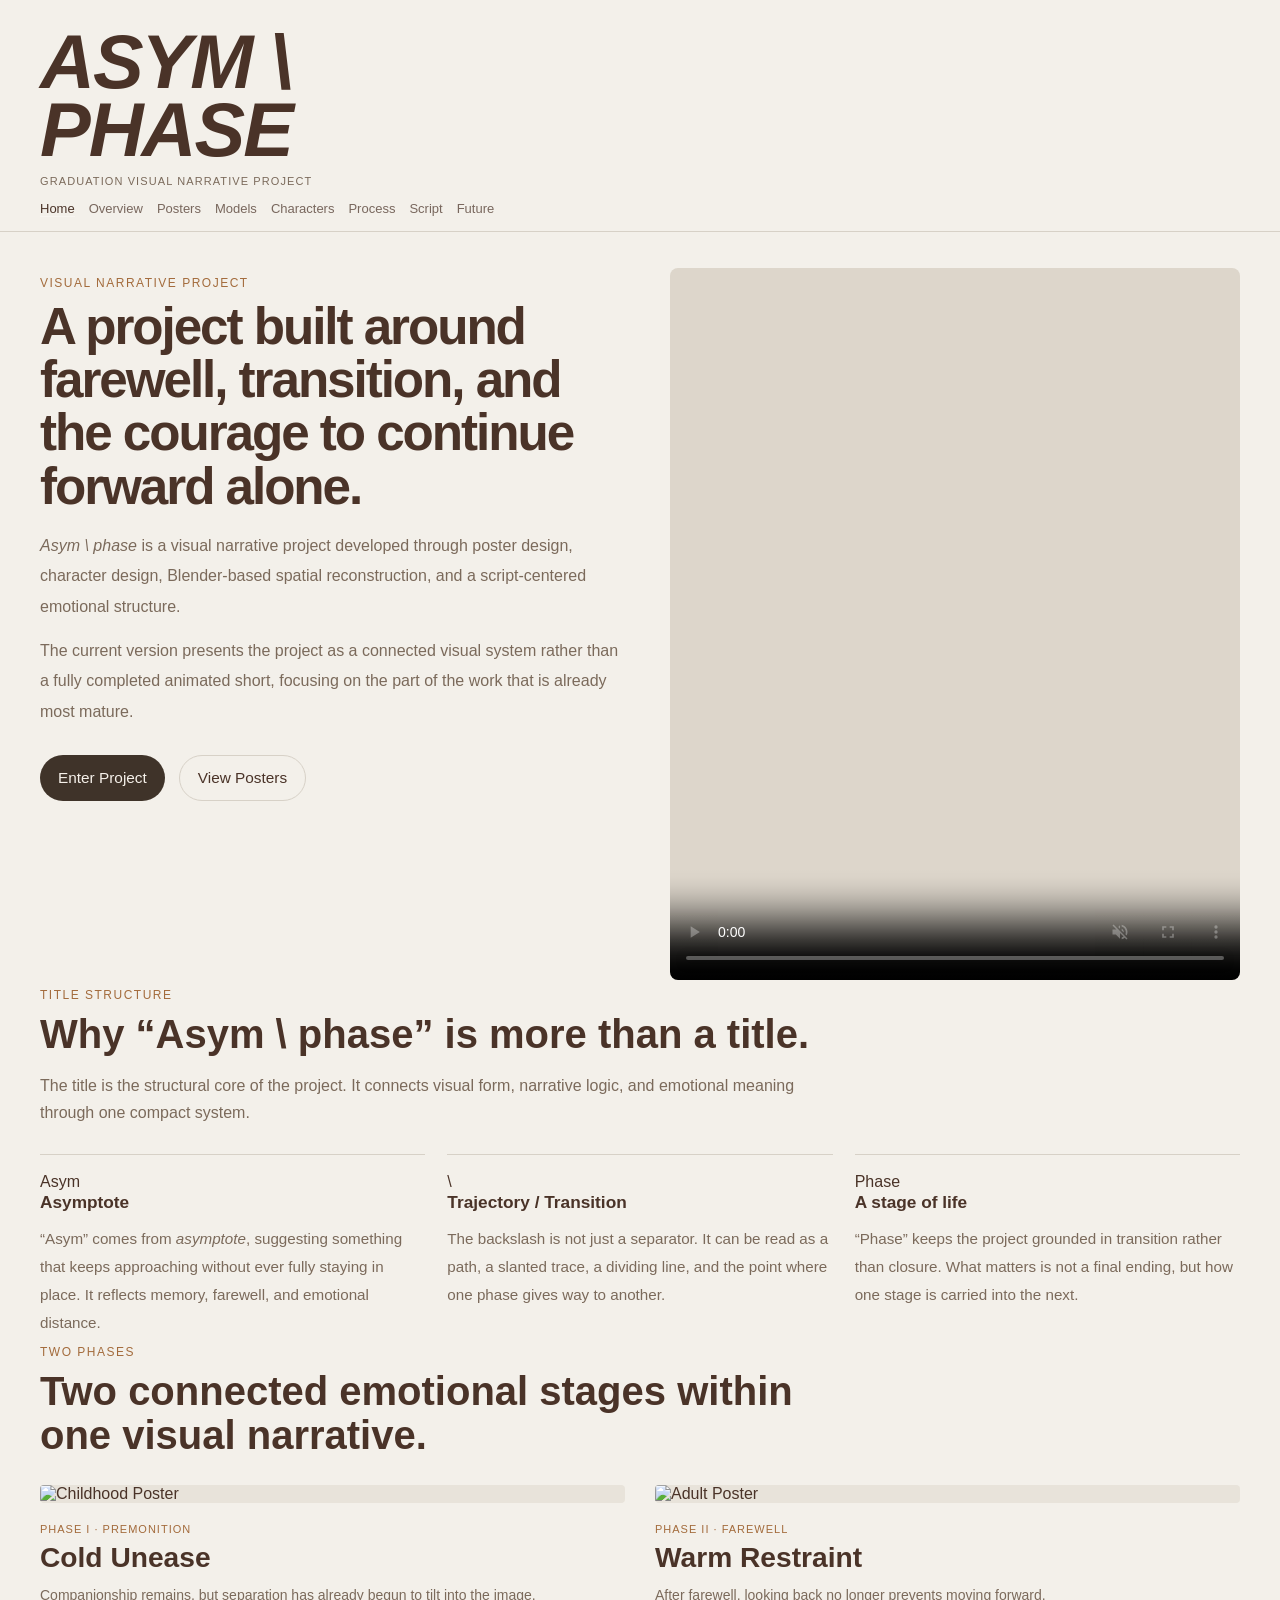
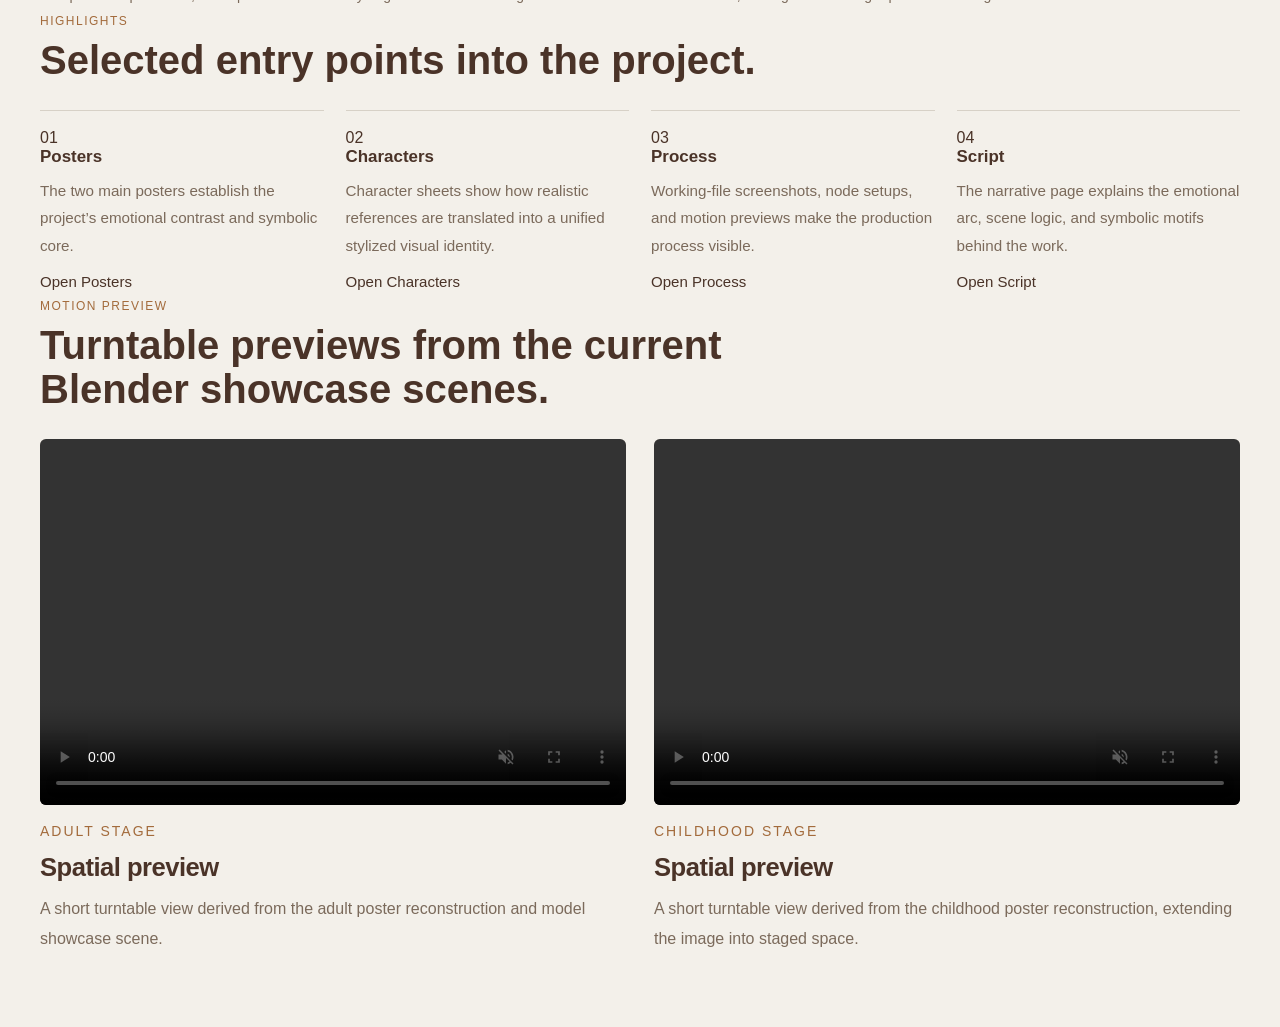
==== index.html @ f6376a77 "Initial site upload" ====
<!DOCTYPE html>
<html lang="en">

<head>
    <meta charset="UTF-8">
    <meta name="viewport" content="width=device-width, initial-scale=1.0">
    <title>Asym \ phase</title>
    <link rel="stylesheet" href="css/style.css">
</head>

<body>
    <header class="site-header">
        <div class="title-wrap">
            <h1>ASYM \ <br>PHASE</h1>
            <p class="project-meta">Graduation Visual Narrative Project</p>
        </div>

        <nav class="site-nav">
            <a href="index.html" class="is-active">Home</a>
            <a href="overview.html">Overview</a>
            <a href="posters.html">Posters</a>
            <a href="models.html">Models</a>
            <a href="characters.html">Characters</a>
            <a href="process.html">Process</a>
            <a href="script.html">Script</a>
            <a href="future.html">Future</a>
        </nav>
    </header>

    <main class="home-main">
        <section class="home-hero editorial-section">
            <div class="home-hero-copy">
                <p class="section-kicker">Visual Narrative Project</p>
                <h2 class="home-hero-title">A project built around farewell, transition, and the courage to continue
                    forward alone.</h2>
                <p class="home-hero-text">
                    <em>Asym \ phase</em> is a visual narrative project developed through poster design,
                    character design, Blender-based spatial reconstruction, and a script-centered emotional structure.
                </p>
                <p class="home-hero-text">
                    The current version presents the project as a connected visual system rather than a fully completed
                    animated short, focusing on the part of the work that is already most mature.
                </p>
                <div class="home-hero-actions">
                    <a class="home-button primary" href="overview.html">Enter Project</a>
                    <a class="home-button secondary" href="posters.html">View Posters</a>
                </div>
            </div>

            <div class="home-hero-media">
                <video autoplay muted loop playsinline controls poster="assets/hero/adult-poster-final.png">
                    <source src="assets/motion/adult-turntable.mp4" type="video/mp4">
                </video>
            </div>
        </section>

        <section class="home-section editorial-section">
            <p class="section-kicker">Title Structure</p>
            <h2 class="section-title">Why “Asym \ phase” is more than a title.</h2>
            <p class="section-text">
                The title is the structural core of the project. It connects visual form, narrative logic,
                and emotional meaning through one compact system.
            </p>

            <div class="home-title-grid">
                <article class="home-title-card">
                    <span class="flow-step">Asym</span>
                    <h3>Asymptote</h3>
                    <p>
                        “Asym” comes from <em>asymptote</em>, suggesting something that keeps approaching
                        without ever fully staying in place. It reflects memory, farewell, and emotional distance.
                    </p>
                </article>

                <article class="home-title-card">
                    <span class="flow-step">\</span>
                    <h3>Trajectory / Transition</h3>
                    <p>
                        The backslash is not just a separator. It can be read as a path, a slanted trace,
                        a dividing line, and the point where one phase gives way to another.
                    </p>
                </article>

                <article class="home-title-card">
                    <span class="flow-step">Phase</span>
                    <h3>A stage of life</h3>
                    <p>
                        “Phase” keeps the project grounded in transition rather than closure.
                        What matters is not a final ending, but how one stage is carried into the next.
                    </p>
                </article>
            </div>
        </section>

        <section class="home-section editorial-section">
            <p class="section-kicker">Two Phases</p>
            <h2 class="section-title">Two connected emotional stages within one visual narrative.</h2>

            <div class="poster-grid upgraded">
                <article class="poster-card">
                    <a class="poster-card-link" href="posters.html">
                        <div class="poster-image-wrap">
                            <img src="assets/hero/childhood-poster-final.png" alt="Childhood Poster">
                        </div>
                        <div class="poster-info">
                            <span class="label">Phase I · Premonition</span>
                            <h3>Cold Unease</h3>
                            <p>Companionship remains, but separation has already begun to tilt into the image.</p>
                        </div>
                    </a>
                </article>

                <article class="poster-card">
                    <a class="poster-card-link" href="posters.html">
                        <div class="poster-image-wrap">
                            <img src="assets/hero/adult-poster-final.png" alt="Adult Poster">
                        </div>
                        <div class="poster-info">
                            <span class="label">Phase II · Farewell</span>
                            <h3>Warm Restraint</h3>
                            <p>After farewell, looking back no longer prevents moving forward.</p>
                        </div>
                    </a>
                </article>
            </div>
        </section>

        <section class="home-section editorial-section">
            <p class="section-kicker">Highlights</p>
            <h2 class="section-title">Selected entry points into the project.</h2>

            <div class="home-highlight-grid">
                <article class="home-highlight-card">
                    <span class="flow-step">01</span>
                    <h3>Posters</h3>
                    <p>The two main posters establish the project’s emotional contrast and symbolic core.</p>
                    <a href="posters.html">Open Posters</a>
                </article>

                <article class="home-highlight-card">
                    <span class="flow-step">02</span>
                    <h3>Characters</h3>
                    <p>Character sheets show how realistic references are translated into a unified stylized visual
                        identity.</p>
                    <a href="characters.html">Open Characters</a>
                </article>

                <article class="home-highlight-card">
                    <span class="flow-step">03</span>
                    <h3>Process</h3>
                    <p>Working-file screenshots, node setups, and motion previews make the production process visible.
                    </p>
                    <a href="process.html">Open Process</a>
                </article>

                <article class="home-highlight-card">
                    <span class="flow-step">04</span>
                    <h3>Script</h3>
                    <p>The narrative page explains the emotional arc, scene logic, and symbolic motifs behind the work.
                    </p>
                    <a href="script.html">Open Script</a>
                </article>
            </div>
        </section>

        <section class="home-section editorial-section">
            <p class="section-kicker">Motion Preview</p>
            <h2 class="section-title">Turntable previews from the current Blender showcase scenes.</h2>

            <div class="motion-preview-grid home-motion-grid">
                <article class="motion-card">
                    <div class="motion-card-media">
                        <video autoplay muted loop playsinline controls>
                            <source src="assets/motion/adult-turntable.mp4" type="video/mp4">
                        </video>
                    </div>
                    <div class="motion-card-text">
                        <p class="poster-phase">Adult Stage</p>
                        <h3>Spatial preview</h3>
                        <p>A short turntable view derived from the adult poster reconstruction and model showcase scene.
                        </p>
                    </div>
                </article>

                <article class="motion-card">
                    <div class="motion-card-media">
                        <video autoplay muted loop playsinline controls>
                            <source src="assets/motion/childhood-turntable.mp4" type="video/mp4">
                        </video>
                    </div>
                    <div class="motion-card-text">
                        <p class="poster-phase">Childhood Stage</p>
                        <h3>Spatial preview</h3>
                        <p>A short turntable view derived from the childhood poster reconstruction, extending the image
                            into staged space.</p>
                    </div>
                </article>
            </div>
        </section>
    </main>

    <script src="js/main.js"></script>
</body>

</html>
---- css/style.css ----
* {
  box-sizing: border-box;
}

body {
  margin: 0;
  background: #f3f0ea;
  color: #4a3328;
  font-family: Arial, Helvetica, sans-serif;
}

img {
  max-width: 100%;
  display: block;
}

/* =========================
   Global Header
========================= */
.site-header {
  padding: 28px 40px 14px;
  border-bottom: 1px solid #d7d1c7;
}

.title-wrap h1 {
  margin: 0;
  font-size: 76px;
  line-height: 0.9;
  letter-spacing: -2px;
  font-weight: 800;
  font-style: italic;
  max-width: 360px;
}

.project-meta {
  margin-top: 10px;
  font-size: 11px;
  color: #7b6a5b;
  text-transform: uppercase;
  letter-spacing: 1.1px;
}

.site-nav {
  margin-top: 14px;
  display: flex;
  gap: 14px;
  flex-wrap: wrap;
}

.site-nav a {
  text-decoration: none;
  color: #4a3328;
  font-size: 13px;
}

/* =========================
   Global Main Layout
========================= */
.home-main {
  padding: 36px 40px 72px;
}

.page-main {
  padding: 36px 40px 110px;
}

/* Unified text column width */
.intro,
.page-intro,
.model-feature-text,
.blender-proof-text,
.poster-feature-text {
  max-width: 980px;
}

/* =========================
   Shared Typography
========================= */
.section-kicker {
  font-size: 12px;
  text-transform: uppercase;
  letter-spacing: 1.5px;
  color: #a36b3c;
  margin: 0 0 10px;
}

.section-title {
  font-size: 40px;
  line-height: 1.1;
  margin: 0 0 16px;
  max-width: 820px;
}

.section-title.small {
  font-size: 28px;
}

.section-text {
  max-width: 760px;
  color: #7b6a5b;
  line-height: 1.7;
  font-size: 16px;
  margin: 0;
}

/* =========================
   Home Page
========================= */
.intro {
  margin-bottom: 40px;
}

.intro-text {
  font-size: 22px;
  line-height: 1.5;
  margin: 0 0 12px;
}

.intro-text.small {
  font-size: 15px;
  color: #7b6a5b;
}

.poster-grid {
  display: grid;
  grid-template-columns: 1fr 1fr;
  gap: 32px;
}

.poster-card {
  display: flex;
  flex-direction: column;
}

.poster-image-wrap {
  width: 100%;
  border-radius: 4px;
  background: #e8e3da;
  overflow: hidden;
}

.poster-image-wrap img {
  width: 100%;
  height: auto;
  display: block;
}

.poster-info {
  padding-top: 16px;
}

.label {
  display: inline-block;
  font-size: 11px;
  text-transform: uppercase;
  letter-spacing: 1px;
  color: #a36b3c;
  margin-bottom: 8px;
}

.poster-info h2 {
  margin: 0 0 8px;
  font-size: 24px;
}

.poster-info p {
  margin: 0;
  color: #7b6a5b;
  line-height: 1.6;
  font-size: 14px;
}

/* =========================
   Posters Page
========================= */
.page-intro {
  margin-bottom: 56px;
}

.poster-feature {
  display: grid;
  grid-template-columns: minmax(0, 1.55fr) minmax(320px, 0.92fr);
  gap: 44px;
  align-items: start;
  margin-bottom: 96px;
}

.poster-feature-image {
  background: #e8e3da;
  border-radius: 4px;
  overflow: hidden;
}

.poster-feature-image img {
  width: 100%;
  height: auto;
  display: block;
}

.poster-feature-text {
  padding-top: 10px;
  max-width: 520px;
}

.poster-phase {
  font-size: 14px;
  text-transform: uppercase;
  letter-spacing: 2px;
  color: #a36b3c;
  margin: 0 0 14px;
}

.poster-feature-text h3 {
  font-size: clamp(38px, 2.4vw, 46px);
  line-height: 1.08;
  margin: 0 0 20px;
  letter-spacing: -0.02em;
}

.poster-feature-text p {
  color: #7b6a5b;
  line-height: 1.9;
  font-size: 20px;
  margin: 0 0 18px;
  max-width: 30em;
}

.process-strip {
  border-top: 1px solid #d7d1c7;
  padding-top: 36px;
}

.process-head {
  margin-bottom: 28px;
}

.process-grid {
  display: grid;
  grid-template-columns: 1fr 1fr;
  gap: 24px;
}

.process-item {
  background: #e8e3da;
  border-radius: 4px;
  overflow: hidden;
}

.process-item img {
  width: 100%;
  display: block;
}

@media (max-width: 1100px) {
  .poster-feature {
    grid-template-columns: 1fr;
    gap: 24px;
    margin-bottom: 72px;
  }

  .poster-feature-text {
    max-width: 760px;
    padding-top: 0;
  }

  .poster-feature-text p {
    max-width: 40em;
  }
}
/* =========================
   Models Page
========================= */
.model-feature {
  margin-bottom: 88px;
}

.model-feature-text {
  margin-bottom: 24px;
}

.model-feature-text h3 {
  margin: 0 0 14px;
  font-size: 34px;
  line-height: 1.1;
}

.model-feature-text p {
  margin: 0;
  color: #7b6a5b;
  line-height: 1.8;
  font-size: 17px;
  max-width: 760px;
}

.model-feature-image {
  max-width: 1120px;
  background: #e8e3da;
  border-radius: 4px;
  overflow: hidden;
}

.model-feature-image img {
  width: 100%;
  display: block;
}

.blender-proof {
  border-top: 1px solid #d7d1c7;
  padding-top: 44px;
  margin-top: 28px;
}

.blender-proof-text {
  margin-bottom: 28px;
}

.blender-proof-image {
  max-width: 1120px;
  background: #e8e3da;
  border-radius: 4px;
  overflow: hidden;
}

.blender-proof-image img {
  width: 100%;
  display: block;
}

/* =========================
   Responsive
========================= */
@media (max-width: 900px) {
  .poster-feature {
    grid-template-columns: 1fr;
    gap: 20px;
  }

  .process-grid {
    grid-template-columns: 1fr;
  }

  .model-feature-image,
  .blender-proof-image {
    max-width: 100%;
  }

  .section-title {
    font-size: 28px;
  }

  .poster-feature-text h3,
  .model-feature-text h3 {
    font-size: 22px;
  }

  .poster-feature-text p,
  .model-feature-text p {
    font-size: 16px;
  }
}

@media (max-width: 768px) {
  .site-header,
  .home-main,
  .page-main {
    padding-left: 20px;
    padding-right: 20px;
  }

  .title-wrap h1 {
    font-size: 56px;
    max-width: 260px;
  }

  .intro-text {
    font-size: 18px;
  }

  .poster-grid {
    grid-template-columns: 1fr;
  }
}
.site-nav a.is-active {
  opacity: 1;
  border-bottom: 1px solid rgba(255, 255, 255, 0.28);
}

.site-nav a {
  opacity: 0.72;
}

.site-nav a:hover {
  opacity: 1;
}
/* =========================
   Process page
   ========================= */

.process-proof-grid {
  display: grid;
  grid-template-columns: repeat(2, minmax(0, 1fr));
  gap: 28px;
  margin-top: 28px;
}

.process-card {
  display: flex;
  flex-direction: column;
  gap: 18px;
}

.process-card-image,
.process-node-image,
.motion-card-media {
  background: #e8e3da;
  border-radius: 6px;
  overflow: hidden;
}

.process-card-image img,
.process-node-image img,
.motion-card-media video {
  display: block;
  width: 100%;
  height: auto;
}

.process-card-title {
  margin: 0 0 10px;
  font-size: 1.08rem;
  font-weight: 600;
  letter-spacing: -0.01em;
}

.process-card-copy {
  margin: 0;
  font-size: 0.96rem;
  line-height: 1.85;
  color: #7b6a5b;
}

.process-node-stack {
  display: flex;
  flex-direction: column;
  gap: 52px;
  margin-top: 28px;
}

.process-node-item {
  display: grid;
  grid-template-columns: minmax(0, 1.28fr) minmax(280px, 0.72fr);
  gap: 30px;
  align-items: start;
}

.process-node-text h3,
.motion-card-text h3 {
  margin: 0 0 12px;
  font-size: clamp(1.5rem, 2vw, 2rem);
  line-height: 1.12;
  letter-spacing: -0.02em;
}

.process-node-text p:not(.poster-phase),
.motion-card-text p:not(.poster-phase) {
  margin: 0;
  font-size: 1rem;
  line-height: 1.9;
  color: #7b6a5b;
}

.motion-preview-grid {
  display: grid;
  grid-template-columns: repeat(2, minmax(0, 1fr));
  gap: 28px;
  margin-top: 28px;
}

.motion-card {
  display: flex;
  flex-direction: column;
  gap: 18px;
}

.motion-card-media video {
  aspect-ratio: 16 / 10;
  object-fit: cover;
  background: #ddd6cb;
}

@media (max-width: 1000px) {
  .process-node-item {
    grid-template-columns: 1fr;
    gap: 22px;
  }
}

@media (max-width: 900px) {
  .process-proof-grid,
  .motion-preview-grid {
    grid-template-columns: 1fr;
  }
}
/* =========================
   Characters page
   ========================= */

.character-feature {
  display: grid;
  grid-template-columns: minmax(0, 1.06fr) minmax(300px, 0.82fr);
  gap: 34px;
  align-items: start;
  margin-top: 28px;
}

.character-feature.reverse {
  grid-template-columns: minmax(300px, 0.82fr) minmax(0, 1.06fr);
}

.character-feature-image {
  background: #e8e3da;
  border-radius: 6px;
  overflow: hidden;
}

.character-feature-image img {
  display: block;
  width: 100%;
  height: auto;
}

.character-feature-text {
  padding-top: 8px;
  max-width: 520px;
}

.character-feature-text h3 {
  margin: 0 0 14px;
  font-size: clamp(1.8rem, 2.5vw, 2.5rem);
  line-height: 1.1;
  letter-spacing: -0.02em;
}

.character-feature-text p:not(.poster-phase) {
  margin: 0 0 14px;
  font-size: 1rem;
  line-height: 1.9;
  color: #7b6a5b;
}

.character-grid {
  display: grid;
  gap: 24px;
  margin-top: 30px;
}

.character-grid.three-col {
  grid-template-columns: repeat(3, minmax(0, 1fr));
}

.character-grid.split-two {
  grid-template-columns: repeat(2, minmax(0, 1fr));
}

.character-grid.single-wide {
  grid-template-columns: 1fr;
}

.character-card {
  margin: 0;
}

.character-card img {
  display: block;
  width: 100%;
  height: auto;
  background: #e8e3da;
  border-radius: 6px;
}

.character-card figcaption {
  margin-top: 10px;
  font-size: 0.9rem;
  line-height: 1.6;
  color: #8a7868;
}

@media (max-width: 1000px) {
  .character-feature,
  .character-feature.reverse {
    grid-template-columns: 1fr;
    gap: 22px;
  }

  .character-feature-text {
    max-width: 760px;
    padding-top: 0;
  }
}

@media (max-width: 900px) {
  .character-grid.three-col,
  .character-grid.split-two {
    grid-template-columns: 1fr;
  }
}
/* =========================
   Home page upgrade
   ========================= */

.home-hero {
  display: grid;
  grid-template-columns: minmax(0, 0.95fr) minmax(320px, 0.92fr);
  gap: 42px;
  align-items: start;
}

.home-hero-copy {
  max-width: 700px;
  padding-top: 8px;
}

.home-hero-title {
  margin: 0 0 18px;
  font-size: clamp(2.2rem, 4vw, 4.2rem);
  line-height: 1.04;
  letter-spacing: -0.04em;
}

.home-hero-text {
  max-width: 42em;
  margin: 0 0 14px;
  font-size: 1rem;
  line-height: 1.9;
  color: #7b6a5b;
}

.home-hero-media {
  background: #e8e3da;
  border-radius: 8px;
  overflow: hidden;
}

.home-hero-media img {
  display: block;
  width: 100%;
  height: auto;
}

.home-hero-actions {
  display: flex;
  flex-wrap: wrap;
  gap: 14px;
  margin-top: 28px;
}

.home-button {
  display: inline-flex;
  align-items: center;
  justify-content: center;
  min-height: 46px;
  padding: 0 18px;
  border-radius: 999px;
  text-decoration: none;
  font-size: 0.96rem;
  transition: transform 0.2s ease, opacity 0.2s ease, border-color 0.2s ease;
}

.home-button:hover {
  transform: translateY(-1px);
}

.home-button.primary {
  background: #3f3329;
  color: #f6f1ea;
}

.home-button.primary:hover {
  opacity: 0.92;
}

.home-button.secondary {
  border: 1px solid #d7d1c7;
  color: inherit;
}

.home-button.secondary:hover {
  border-color: #bcae9f;
}

.home-section {
  margin-top: 8px;
}

.poster-grid.upgraded {
  display: grid;
  grid-template-columns: repeat(2, minmax(0, 1fr));
  gap: 30px;
  margin-top: 28px;
}

.poster-card-link {
  display: block;
  color: inherit;
  text-decoration: none;
}

.poster-card-link:hover .poster-info h3 {
  opacity: 0.78;
}

.poster-info h3 {
  margin: 0 0 10px;
  font-size: clamp(1.5rem, 2.2vw, 2.2rem);
  line-height: 1.08;
  transition: opacity 0.2s ease;
}

.home-highlight-grid {
  display: grid;
  grid-template-columns: repeat(4, minmax(0, 1fr));
  gap: 22px;
  margin-top: 28px;
}

.home-highlight-card {
  padding-top: 18px;
  border-top: 1px solid #d7d1c7;
}

.home-highlight-card h3 {
  margin: 0 0 10px;
  font-size: 1.06rem;
  font-weight: 600;
}

.home-highlight-card p {
  margin: 0 0 14px;
  font-size: 0.95rem;
  line-height: 1.8;
  color: #7b6a5b;
}

.home-highlight-card a {
  font-size: 0.94rem;
  text-decoration: none;
  color: inherit;
  border-bottom: 1px solid transparent;
}

.home-highlight-card a:hover {
  border-color: #d7d1c7;
}

.home-motion-grid {
  margin-top: 28px;
}

@media (max-width: 1100px) {
  .home-highlight-grid {
    grid-template-columns: repeat(2, minmax(0, 1fr));
  }
}

@media (max-width: 900px) {
  .home-hero,
  .poster-grid.upgraded,
  .home-highlight-grid {
    grid-template-columns: 1fr;
  }

  .home-hero {
    gap: 26px;
  }

  .home-hero-copy {
    padding-top: 0;
  }

  .home-hero-title {
    font-size: clamp(2rem, 9vw, 3rem);
  }
}
/* =========================
   Home title structure
   ========================= */

.home-hero-media video {
  display: block;
  width: 100%;
  height: auto;
  aspect-ratio: 4 / 5;
  object-fit: cover;
  background: #ddd6cb;
}

.home-title-grid {
  display: grid;
  grid-template-columns: repeat(3, minmax(0, 1fr));
  gap: 22px;
  margin-top: 28px;
}

.home-title-card {
  padding-top: 18px;
  border-top: 1px solid #d7d1c7;
}

.home-title-card h3 {
  margin: 0 0 10px;
  font-size: 1.08rem;
  font-weight: 600;
  line-height: 1.35;
}

.home-title-card p {
  margin: 0;
  font-size: 0.95rem;
  line-height: 1.85;
  color: #7b6a5b;
}

@media (max-width: 900px) {
  .home-title-grid {
    grid-template-columns: 1fr;
  }
}
/* =========================
   Process visual development
   ========================= */

.dev-frame-grid {
  display: grid;
  grid-template-columns: repeat(2, minmax(0, 1fr));
  gap: 24px;
  margin-top: 28px;
}

.dev-frame-card {
  margin: 0;
}

.dev-frame-card img {
  display: block;
  width: 100%;
  height: auto;
  background: #e8e3da;
  border-radius: 6px;
}

.dev-frame-card figcaption {
  margin-top: 10px;
  font-size: 0.9rem;
  line-height: 1.6;
  color: #8a7868;
}

@media (max-width: 900px) {
  .dev-frame-grid {
    grid-template-columns: 1fr;
  }
}
/* =========================
   Overview snapshot
   ========================= */

.overview-snapshot-grid {
  display: grid;
  grid-template-columns: repeat(2, minmax(0, 1fr));
  gap: 22px;
  margin-top: 28px;
}

.overview-snapshot-card {
  padding-top: 18px;
  border-top: 1px solid #d7d1c7;
}

.overview-snapshot-card h3 {
  margin: 0 0 10px;
  font-size: 1.06rem;
  font-weight: 600;
}

.overview-snapshot-card p {
  margin: 0;
  font-size: 0.95rem;
  line-height: 1.8;
  color: #7b6a5b;
}

@media (max-width: 900px) {
  .overview-snapshot-grid {
    grid-template-columns: 1fr;
  }
}
/* =========================
   Script page refinement
   ========================= */

.scene-index-grid {
  display: grid;
  grid-template-columns: repeat(3, minmax(0, 1fr));
  gap: 22px;
  margin-top: 28px;
}

.scene-index-card {
  padding-top: 18px;
  border-top: 1px solid #d7d1c7;
}

.scene-index-card h3 {
  margin: 0 0 10px;
  font-size: 1.02rem;
  font-weight: 600;
}

.scene-index-card p {
  margin: 0;
  font-size: 0.94rem;
  line-height: 1.8;
  color: #7b6a5b;
}

.script-keyline {
  margin: 24px 0 0;
  padding-left: 18px;
  border-left: 1px solid #d7d1c7;
  font-size: 1.08rem;
  line-height: 1.9;
  color: #4a3d32;
}

@media (max-width: 1000px) {
  .scene-index-grid {
    grid-template-columns: repeat(2, minmax(0, 1fr));
  }
}

@media (max-width: 700px) {
  .scene-index-grid {
    grid-template-columns: 1fr;
  }
}
.scene-detail-page .page-hero {
  padding: 120px 0 56px;
}

.scene-detail-section {
  padding: 0 0 96px;
}

.scene-detail-container {
  max-width: 980px;
}

.scene-detail-top {
  margin-bottom: 28px;
}

.back-link {
  display: inline-block;
  font-size: 0.95rem;
  text-decoration: none;
  opacity: 0.8;
  transition: opacity 0.2s ease;
}

.back-link:hover {
  opacity: 1;
}

.scene-meta-grid {
  display: grid;
  grid-template-columns: repeat(4, minmax(0, 1fr));
  gap: 16px;
  margin-bottom: 36px;
}

.scene-meta-card {
  padding: 18px 18px 16px;
  border: 1px solid rgba(255, 255, 255, 0.08);
  border-radius: 16px;
  background: rgba(255, 255, 255, 0.03);
  backdrop-filter: blur(6px);
}

.scene-meta-card .meta-label {
  display: block;
  margin-bottom: 8px;
  font-size: 0.78rem;
  letter-spacing: 0.08em;
  text-transform: uppercase;
  opacity: 0.6;
}

.scene-meta-card strong {
  font-size: 1rem;
  font-weight: 600;
  line-height: 1.4;
}

.scene-script-article {
  display: flex;
  flex-direction: column;
  gap: 22px;
}

.scene-block {
  padding: 26px 28px;
  border-radius: 20px;
  background: rgba(255, 255, 255, 0.035);
  border: 1px solid rgba(255, 255, 255, 0.08);
}

.scene-label {
  margin: 0 0 14px;
  font-size: 0.82rem;
  font-weight: 700;
  letter-spacing: 0.08em;
  text-transform: uppercase;
  opacity: 0.6;
}

.scene-block p:last-child,
.scene-block ul:last-child,
.scene-block blockquote:last-child {
  margin-bottom: 0;
}

.voiceover-block {
  background: rgba(255, 255, 255, 0.05);
}

.voiceover-en {
  margin: 0 0 14px;
  padding-left: 18px;
  border-left: 2px solid rgba(255, 255, 255, 0.22);
  font-size: 1.12rem;
  line-height: 1.8;
}

.subtitle-cn {
  margin: 0;
  font-size: 0.98rem;
  line-height: 1.9;
  opacity: 0.9;
}

.scene-list {
  margin: 0;
  padding-left: 20px;
}

.scene-list li {
  margin-bottom: 10px;
  line-height: 1.8;
}

.scene-list li:last-child {
  margin-bottom: 0;
}

.letter-quote {
  margin: 18px 0 18px;
  padding: 18px 20px;
  border-radius: 16px;
  background: rgba(255, 255, 255, 0.04);
  border: 1px solid rgba(255, 255, 255, 0.08);
}

.letter-quote p {
  margin: 0;
  font-size: 1.05rem;
  line-height: 1.85;
}

.scene-detail-bottom {
  margin-top: 28px;
}

.text-link {
  display: inline-block;
  text-decoration: none;
}

@media (max-width: 900px) {
  .scene-meta-grid {
    grid-template-columns: repeat(2, minmax(0, 1fr));
  }

  .scene-block {
    padding: 22px 20px;
    border-radius: 18px;
  }
}

@media (max-width: 640px) {
  .scene-detail-page .page-hero {
    padding: 104px 0 40px;
  }

  .scene-detail-section {
    padding-bottom: 72px;
  }

  .scene-meta-grid {
    grid-template-columns: 1fr;
    gap: 12px;
  }

  .voiceover-en {
    font-size: 1rem;
    line-height: 1.75;
  }

  .subtitle-cn,
  .scene-list li,
  .letter-quote p {
    font-size: 0.95rem;
  }
}
/* scene detail page - PC readability refinement */
.scene-detail-page .page-hero {
  min-height: auto !important;
  padding: 96px 0 24px !important;
}

.scene-detail-page .page-hero .container {
  display: block;
}

.scene-detail-page .page-subtitle {
  max-width: 760px;
  margin-bottom: 14px;
  font-size: 1.4rem;
  line-height: 1.35;
}

.scene-detail-page .page-intro {
  max-width: 780px;
  font-size: 1.02rem;
  line-height: 1.85;
}

.scene-detail-section {
  padding-top: 0;
}

.scene-detail-top {
  margin-bottom: 20px;
}

.scene-meta-grid {
  margin-bottom: 28px;
}

.scene-script-article {
  gap: 18px;
}

.scene-block {
  padding: 30px 34px;
}

.scene-block p,
.scene-list li {
  font-size: 1.06rem;
  line-height: 1.9;
}

.scene-label {
  margin-bottom: 12px;
  font-size: 0.8rem;
}

.voiceover-en {
  font-size: 1.18rem;
  line-height: 1.85;
}

.subtitle-cn {
  font-size: 1rem;
  line-height: 1.9;
}

.letter-quote p {
  font-size: 1.08rem;
  line-height: 1.9;
}

@media (max-width: 640px) {
  .scene-detail-page .page-hero {
    padding: 104px 0 40px !important;
  }

  .scene-block {
    padding: 22px 20px;
  }

  .scene-block p,
  .scene-list li,
  .subtitle-cn,
  .letter-quote p {
    font-size: 0.95rem;
  }

  .voiceover-en {
    font-size: 1rem;
  }
}
/* scene detail page - lock into a proper reading column */
.scene-detail-page .page-hero > .container,
.scene-detail-page .scene-detail-container {
  width: min(100% - 72px, 900px);
  margin-left: auto;
  margin-right: auto;
}

.scene-detail-page .page-hero > .container {
  max-width: 820px;
}

.scene-detail-page .scene-detail-container {
  max-width: 860px;
}

@media (max-width: 640px) {
  .scene-detail-page .page-hero > .container,
  .scene-detail-page .scene-detail-container {
    width: min(100% - 28px, 900px);
  }
}
/* scene detail page - hero hierarchy refinement */
.scene-detail-page .page-kicker {
  margin: 0 0 14px;
  font-size: 0.78rem;
  font-weight: 700;
  letter-spacing: 0.14em;
  text-transform: uppercase;
  opacity: 0.55;
}

.scene-detail-page .page-hero h1 {
  margin: 0 0 14px;
  font-size: clamp(2.6rem, 5vw, 4.2rem);
  line-height: 1.02;
  letter-spacing: -0.03em;
}

.scene-detail-page .page-subtitle {
  margin: 0 0 18px;
  font-size: clamp(1.2rem, 2vw, 1.7rem);
  font-weight: 500;
  line-height: 1.35;
  opacity: 0.9;
}

.scene-detail-page .page-intro {
  margin: 0;
  padding-top: 18px;
  border-top: 1px solid rgba(0, 0, 0, 0.08);
  font-size: 0.98rem;
  line-height: 1.9;
  opacity: 0.82;
}

@media (max-width: 640px) {
  .scene-detail-page .page-kicker {
    margin-bottom: 10px;
    font-size: 0.72rem;
    letter-spacing: 0.12em;
  }

  .scene-detail-page .page-hero h1 {
    margin-bottom: 10px;
    line-height: 1.04;
  }

  .scene-detail-page .page-subtitle {
    margin-bottom: 14px;
    line-height: 1.4;
  }

  .scene-detail-page .page-intro {
    padding-top: 14px;
    font-size: 0.94rem;
    line-height: 1.8;
  }
}
/* scene detail page - archive meta bar refinement */
.scene-meta-grid {
  gap: 0;
  margin-bottom: 32px;
  border-top: 1px solid rgba(0, 0, 0, 0.08);
  border-bottom: 1px solid rgba(0, 0, 0, 0.08);
}

.scene-meta-card {
  padding: 18px 20px 16px;
  border: none;
  border-radius: 0;
  background: transparent;
  backdrop-filter: none;
  position: relative;
}

.scene-meta-card:not(:last-child)::after {
  content: "";
  position: absolute;
  top: 14px;
  right: 0;
  width: 1px;
  height: calc(100% - 28px);
  background: rgba(0, 0, 0, 0.08);
}

.scene-meta-card .meta-label {
  margin-bottom: 10px;
  font-size: 0.72rem;
  font-weight: 700;
  letter-spacing: 0.12em;
  text-transform: uppercase;
  opacity: 0.5;
}

.scene-meta-card strong {
  display: block;
  font-size: 1.02rem;
  font-weight: 600;
  line-height: 1.45;
}

@media (max-width: 900px) {
  .scene-meta-grid {
    gap: 12px;
    border-top: none;
    border-bottom: none;
  }

  .scene-meta-card {
    padding: 18px 18px 16px;
    border: 1px solid rgba(0, 0, 0, 0.08);
    border-radius: 14px;
    background: rgba(0, 0, 0, 0.02);
  }

  .scene-meta-card:not(:last-child)::after {
    display: none;
  }
}

@media (max-width: 640px) {
  .scene-meta-grid {
    gap: 10px;
    margin-bottom: 24px;
  }

  .scene-meta-card strong {
    font-size: 0.98rem;
  }
}
/* scene detail page - script body hierarchy refinement */
.scene-script-article {
  gap: 14px;
}

.scene-block {
  padding: 28px 32px;
  border-radius: 0;
  border: none;
  border-top: 1px solid rgba(0, 0, 0, 0.08);
  background: transparent;
  box-shadow: none;
}

.scene-label {
  margin: 0 0 16px;
  font-size: 0.76rem;
  font-weight: 700;
  letter-spacing: 0.14em;
  text-transform: uppercase;
  opacity: 0.5;
}

.scene-block p {
  margin: 0 0 16px;
}

.scene-block p:last-child {
  margin-bottom: 0;
}

.scene-list {
  margin: 0;
  padding-left: 20px;
}

.scene-list li {
  margin-bottom: 12px;
}

.voiceover-block {
  padding-left: 32px;
  border-top: 1px solid rgba(0, 0, 0, 0.08);
  background: rgba(0, 0, 0, 0.015);
}

.voiceover-en {
  margin: 0 0 16px;
  padding-left: 16px;
  border-left: 2px solid rgba(0, 0, 0, 0.14);
  font-style: normal;
}

.subtitle-cn {
  padding-left: 16px;
  opacity: 0.78;
}

.letter-quote {
  margin: 18px 0;
  padding: 18px 20px;
  border-radius: 0;
  border: 1px solid rgba(0, 0, 0, 0.08);
  background: rgba(0, 0, 0, 0.02);
}

.scene-detail-bottom {
  margin-top: 22px;
  padding-top: 18px;
  border-top: 1px solid rgba(0, 0, 0, 0.08);
}

@media (max-width: 640px) {
  .scene-block,
  .voiceover-block {
    padding: 22px 0;
  }

  .voiceover-en,
  .subtitle-cn {
    padding-left: 12px;
  }

  .letter-quote {
    padding: 16px 16px;
  }
}
/* scene detail page - reserved media slot for storyboard / images */
.scene-media-panel {
  margin: 0 0 18px;
  padding: 24px 32px 28px;
  border-top: 1px solid rgba(0, 0, 0, 0.08);
  border-bottom: 1px solid rgba(0, 0, 0, 0.08);
}

.scene-media-head {
  margin-bottom: 18px;
}

.scene-media-title {
  margin: 0 0 8px;
  font-size: 0.76rem;
  font-weight: 700;
  letter-spacing: 0.14em;
  text-transform: uppercase;
  opacity: 0.5;
}

.scene-media-desc {
  margin: 0;
  max-width: 760px;
  font-size: 0.96rem;
  line-height: 1.85;
  opacity: 0.76;
}

.scene-media-slot {
  margin-top: 16px;
}

.scene-media-placeholder {
  min-height: 280px;
  display: grid;
  place-items: center;
  padding: 32px 24px;
  border: 1px dashed rgba(0, 0, 0, 0.14);
  background: rgba(0, 0, 0, 0.02);
}

.scene-media-placeholder-inner {
  text-align: center;
}

.scene-media-placeholder-label {
  display: inline-block;
  margin-bottom: 10px;
  font-size: 0.8rem;
  font-weight: 700;
  letter-spacing: 0.12em;
  text-transform: uppercase;
  opacity: 0.55;
}

.scene-media-placeholder p {
  margin: 0;
  font-size: 0.96rem;
  line-height: 1.8;
  opacity: 0.7;
}

.scene-media-figure {
  margin: 0;
}

.scene-media-figure img {
  display: block;
  width: 100%;
  height: auto;
  border: 1px solid rgba(0, 0, 0, 0.08);
}

.scene-media-figure figcaption {
  margin-top: 10px;
  font-size: 0.92rem;
  line-height: 1.75;
  opacity: 0.7;
}

@media (max-width: 640px) {
  .scene-media-panel {
    padding: 22px 0 24px;
  }

  .scene-media-desc,
  .scene-media-placeholder p,
  .scene-media-figure figcaption {
    font-size: 0.93rem;
  }

  .scene-media-placeholder {
    min-height: 220px;
    padding: 24px 16px;
  }
}
/* script.html - overview preface block refinement */
.editorial-section > .scene-media-panel {
  margin: 28px 0 36px;
  padding: 28px 0 30px;
  border-top: 1px solid rgba(0, 0, 0, 0.08);
  border-bottom: 1px solid rgba(0, 0, 0, 0.08);
}

.editorial-section > .scene-media-panel .scene-media-head {
  margin-bottom: 18px;
  max-width: 760px;
}

.editorial-section > .scene-media-panel .scene-media-title {
  margin: 0 0 8px;
  font-size: 0.74rem;
  font-weight: 700;
  letter-spacing: 0.14em;
  text-transform: uppercase;
  opacity: 0.5;
}

.editorial-section > .scene-media-panel .scene-media-desc {
  margin: 0;
  font-size: 0.98rem;
  line-height: 1.85;
  opacity: 0.78;
}

.editorial-section > .scene-media-panel .scene-script-article {
  display: grid;
  grid-template-columns: repeat(3, minmax(0, 1fr));
  gap: 16px;
}

.editorial-section > .scene-media-panel .scene-block {
  padding: 20px 22px;
  border: 1px solid rgba(0, 0, 0, 0.08);
  border-top: 1px solid rgba(0, 0, 0, 0.08);
  background: rgba(0, 0, 0, 0.02);
}

.editorial-section > .scene-media-panel .scene-label {
  margin-bottom: 10px;
  font-size: 0.72rem;
  letter-spacing: 0.12em;
  opacity: 0.5;
}

.editorial-section > .scene-media-panel .scene-block p {
  margin: 0;
  font-size: 0.96rem;
  line-height: 1.8;
}

@media (max-width: 900px) {
  .editorial-section > .scene-media-panel .scene-script-article {
    grid-template-columns: 1fr;
    gap: 12px;
  }

  .editorial-section > .scene-media-panel .scene-block {
    padding: 18px 18px;
  }
}

@media (max-width: 640px) {
  .editorial-section > .scene-media-panel {
    margin: 22px 0 28px;
    padding: 22px 0 24px;
  }

  .editorial-section > .scene-media-panel .scene-media-desc,
  .editorial-section > .scene-media-panel .scene-block p {
    font-size: 0.93rem;
  }
}
/* script.html - scene index refinement */
.scene-index-grid {
  margin-top: 0;
  display: grid;
  grid-template-columns: repeat(2, minmax(0, 1fr));
  gap: 18px;
}

.scene-index-card {
  padding: 24px 24px 22px;
  border: 1px solid rgba(0, 0, 0, 0.08);
  background: rgba(0, 0, 0, 0.02);
  transition: transform 0.2s ease, background 0.2s ease, border-color 0.2s ease;
}

.scene-index-card:hover {
  transform: translateY(-2px);
  background: rgba(0, 0, 0, 0.03);
  border-color: rgba(0, 0, 0, 0.12);
}

.scene-index-card .flow-step {
  display: inline-block;
  margin-bottom: 12px;
  font-size: 0.74rem;
  font-weight: 700;
  letter-spacing: 0.14em;
  text-transform: uppercase;
  opacity: 0.48;
}

.scene-index-card h3 {
  margin: 0 0 10px;
  font-size: 1.28rem;
  line-height: 1.2;
}

.scene-index-card p {
  margin: 0 0 18px;
  max-width: 34ch;
  font-size: 0.98rem;
  line-height: 1.8;
  opacity: 0.8;
}

.scene-index-card .text-link {
  display: inline-block;
  font-size: 0.95rem;
}

@media (max-width: 900px) {
  .scene-index-grid {
    grid-template-columns: 1fr;
    gap: 14px;
  }

  .scene-index-card {
    padding: 20px 20px 18px;
  }
}

@media (max-width: 640px) {
  .scene-index-card h3 {
    font-size: 1.14rem;
  }

  .scene-index-card p,
  .scene-index-card .text-link {
    font-size: 0.93rem;
  }
}
/* script.html - scene index refinement */
.scene-index-grid {
  margin-top: 0;
  display: grid;
  grid-template-columns: repeat(2, minmax(0, 1fr));
  gap: 18px;
}

.scene-index-card {
  padding: 24px 24px 22px;
  border: 1px solid rgba(0, 0, 0, 0.08);
  background: rgba(0, 0, 0, 0.02);
  transition: transform 0.2s ease, background 0.2s ease, border-color 0.2s ease;
}

.scene-index-card:hover {
  transform: translateY(-2px);
  background: rgba(0, 0, 0, 0.03);
  border-color: rgba(0, 0, 0, 0.12);
}

.scene-index-card .flow-step {
  display: inline-block;
  margin-bottom: 12px;
  font-size: 0.74rem;
  font-weight: 700;
  letter-spacing: 0.14em;
  text-transform: uppercase;
  opacity: 0.48;
}

.scene-index-card h3 {
  margin: 0 0 10px;
  font-size: 1.28rem;
  line-height: 1.2;
}

.scene-index-card p {
  margin: 0 0 18px;
  max-width: 34ch;
  font-size: 0.98rem;
  line-height: 1.8;
  opacity: 0.8;
}

.scene-index-card .text-link {
  display: inline-block;
  font-size: 0.95rem;
}

@media (max-width: 900px) {
  .scene-index-grid {
    grid-template-columns: 1fr;
    gap: 14px;
  }

  .scene-index-card {
    padding: 20px 20px 18px;
  }
}

@media (max-width: 640px) {
  .scene-index-card h3 {
    font-size: 1.14rem;
  }

  .scene-index-card p,
  .scene-index-card .text-link {
    font-size: 0.93rem;
  }
}
/* script.html - top heading refinement */
.script-index-section {
  padding-top: 10px;
}

.script-index-section .section-kicker {
  margin: 0 0 10px;
  font-size: 0.76rem;
  font-weight: 700;
  letter-spacing: 0.14em;
  text-transform: uppercase;
  opacity: 0.5;
}

.script-index-section .section-title {
  margin: 0 0 18px;
  max-width: 12ch;
  font-size: clamp(2rem, 4vw, 3.2rem);
  line-height: 1.05;
  letter-spacing: -0.03em;
}

.script-index-section .scene-media-panel {
  margin-top: 0;
}

.script-index-section .scene-index-grid {
  margin-top: 0;
}

@media (max-width: 640px) {
  .script-index-section .section-kicker {
    margin-bottom: 8px;
    font-size: 0.72rem;
  }

  .script-index-section .section-title {
    margin-bottom: 14px;
    max-width: none;
    line-height: 1.08;
  }
}
/* script.html - long scene title balance */
.scene-index-card h3 {
  max-width: 18ch;
  text-wrap: balance;
  line-height: 1.18;
  letter-spacing: -0.02em;
}

.scene-index-card .flow-step {
  margin-bottom: 10px;
}

.scene-index-card p {
  max-width: 36ch;
}

@media (max-width: 900px) {
  .scene-index-card h3 {
    max-width: 24ch;
  }
}

@media (max-width: 640px) {
  .scene-index-card h3 {
    max-width: none;
    line-height: 1.22;
  }
}
/* script.html - opening note */
.script-index-section .script-opening-note {
  margin: 0 0 24px;
  max-width: 38ch;
  font-size: 1.02rem;
  line-height: 1.9;
  opacity: 0.78;
}

.script-index-section .script-opening-note em {
  font-style: italic;
}

@media (max-width: 640px) {
  .script-index-section .script-opening-note {
    margin-bottom: 20px;
    max-width: none;
    font-size: 0.95rem;
    line-height: 1.8;
  }
}
/* script.html - stronger reading order for scene cards */
.scene-index-grid {
  align-items: stretch;
}

.scene-index-card {
  display: flex;
  flex-direction: column;
  min-height: 250px;
}

.scene-index-card .flow-step {
  font-size: 0.82rem;
  letter-spacing: 0.16em;
}

.scene-index-card h3 {
  margin-bottom: 12px;
}

.scene-index-card p {
  flex: 1;
  margin-bottom: 20px;
}

.scene-index-card .text-link {
  display: inline-flex;
  align-items: center;
  margin-top: auto;
  padding-top: 14px;
  border-top: 1px solid rgba(0, 0, 0, 0.08);
}

@media (max-width: 900px) {
  .scene-index-card {
    min-height: 220px;
  }
}

@media (max-width: 640px) {
  .scene-index-card {
    min-height: auto;
  }

  .scene-index-card .text-link {
    padding-top: 12px;
  }
}
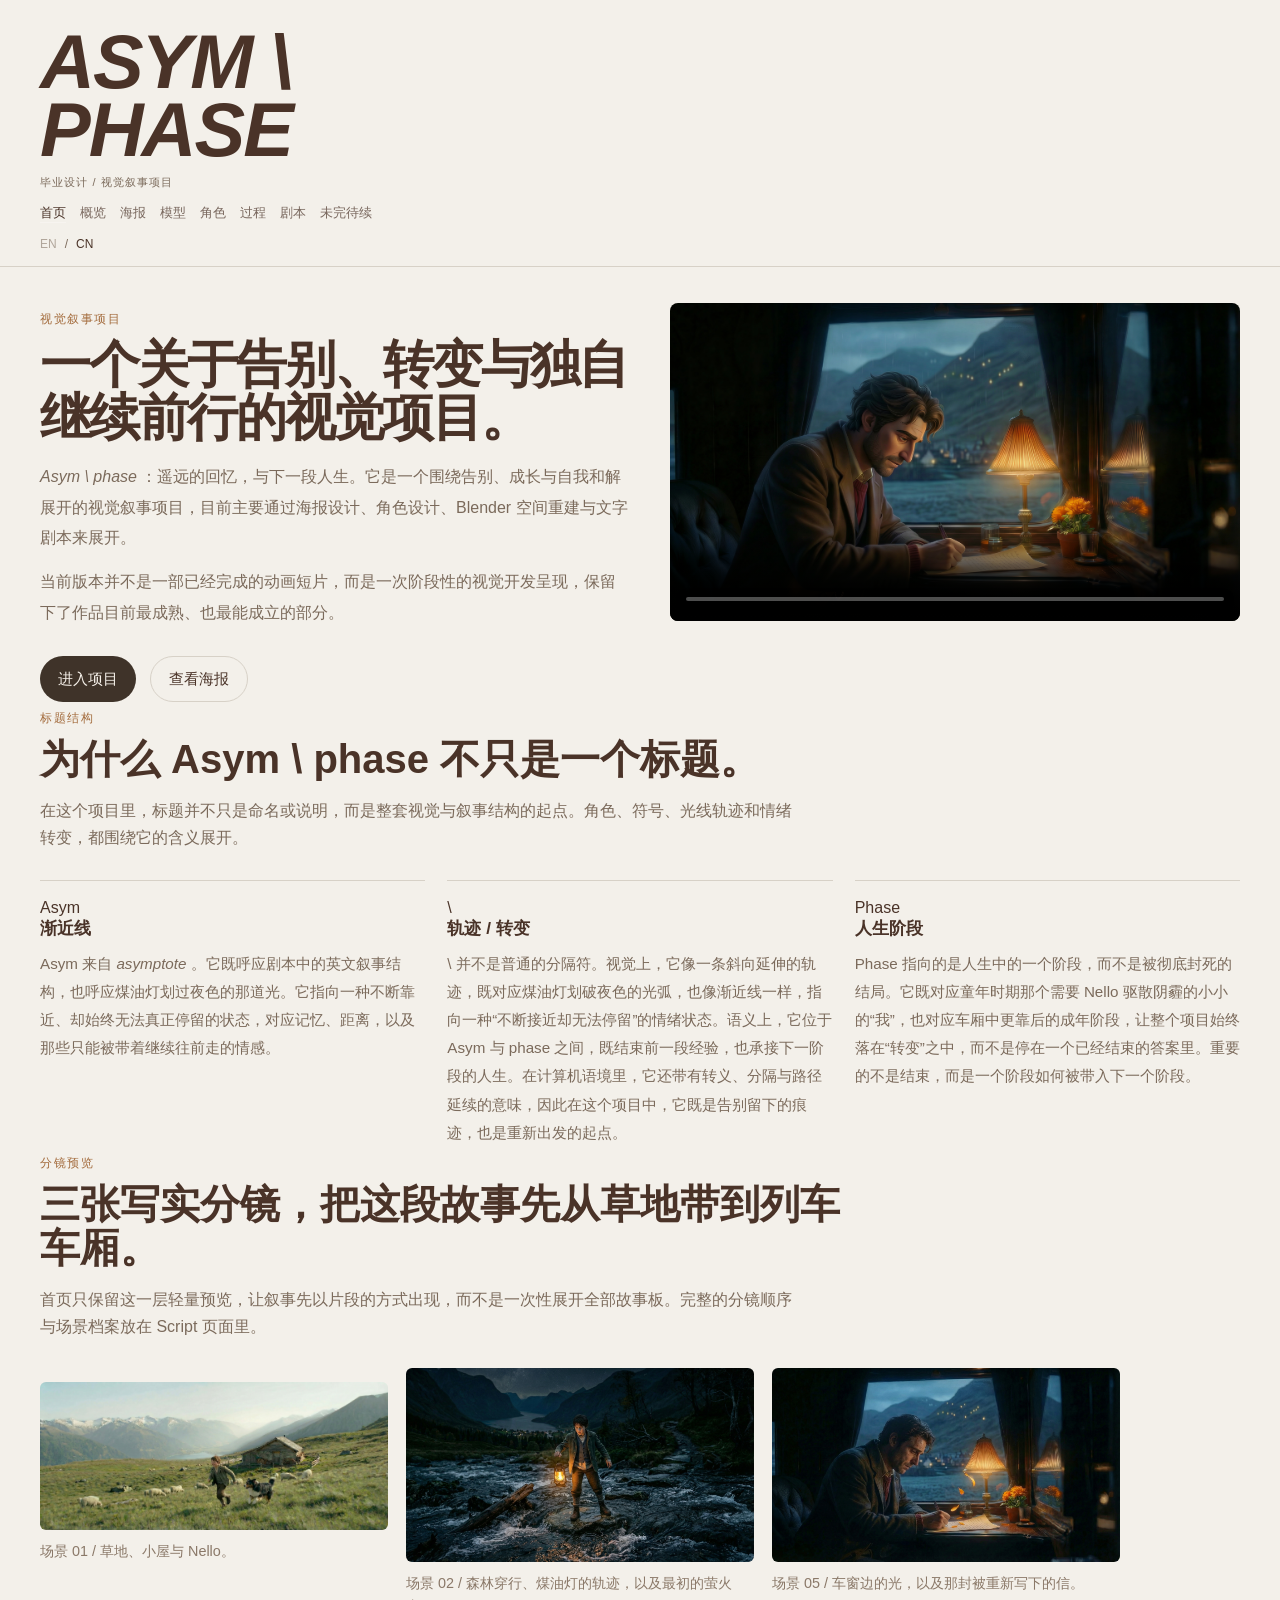
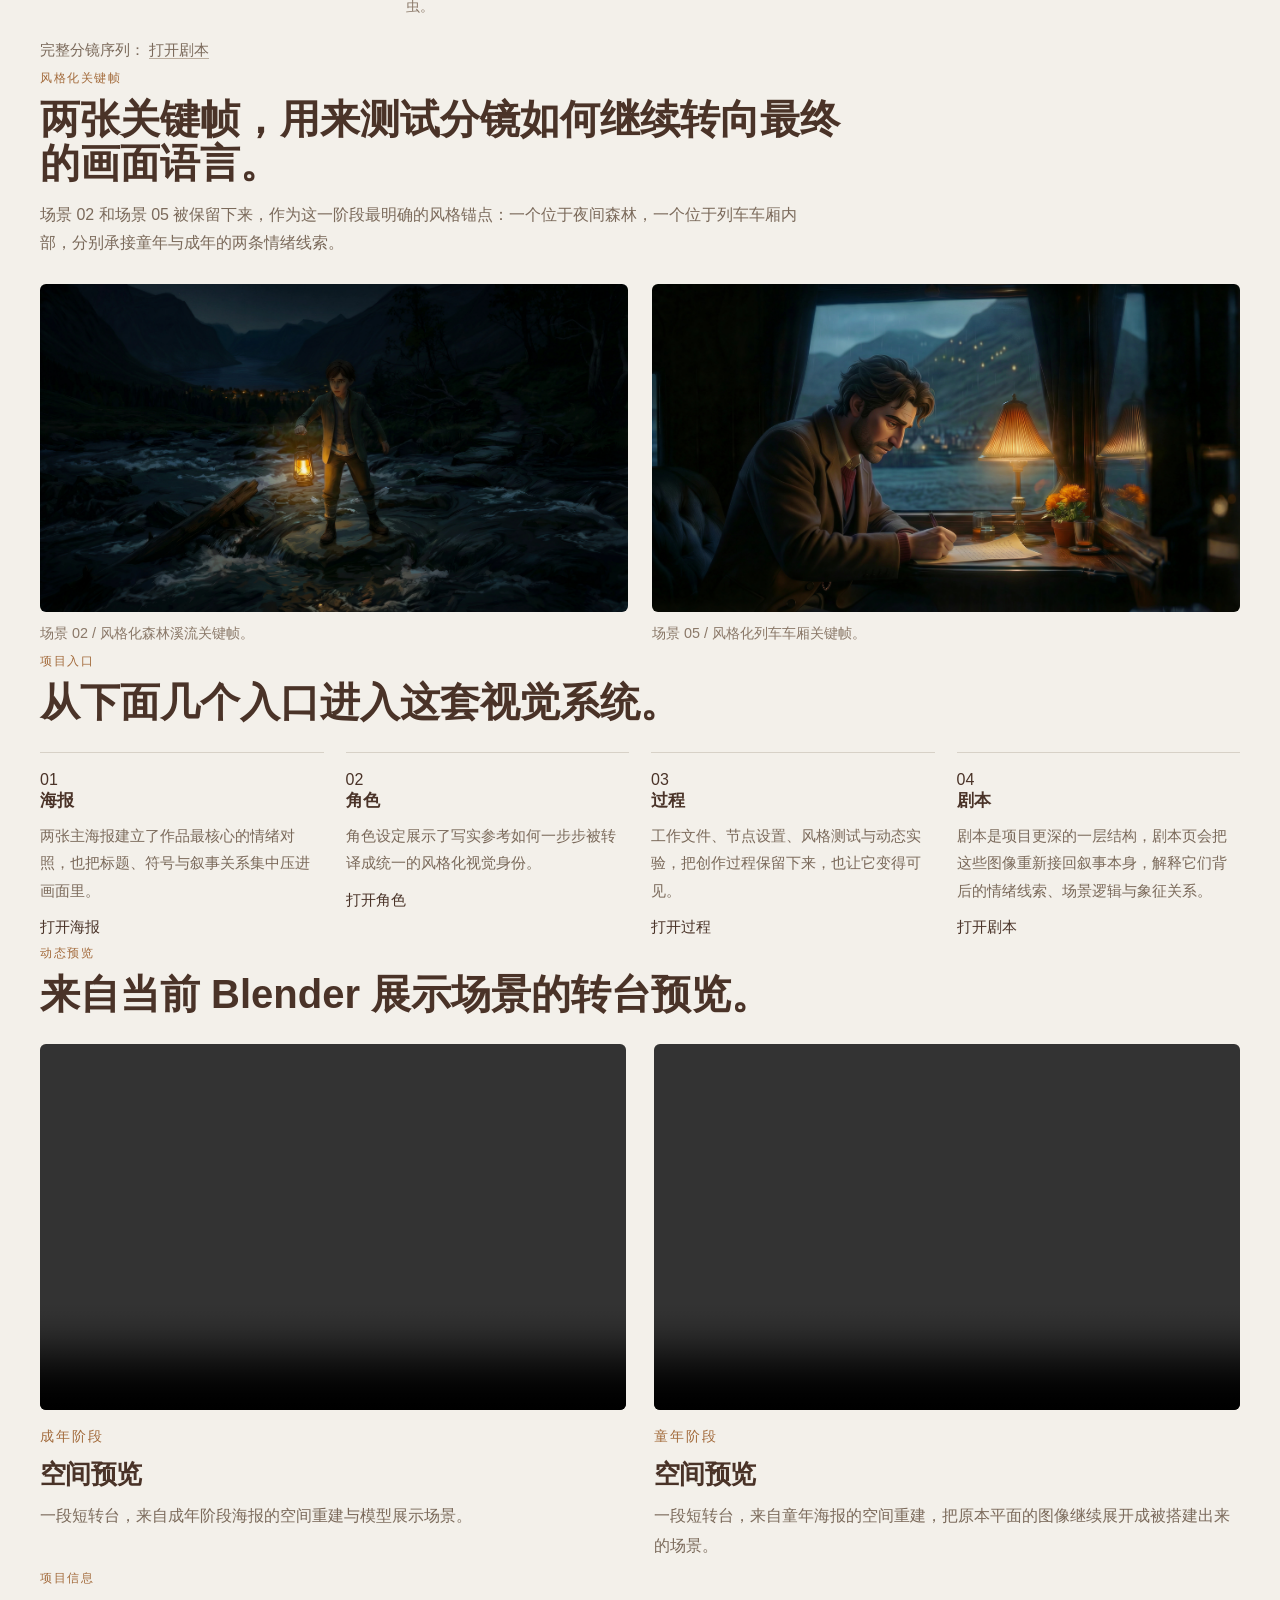
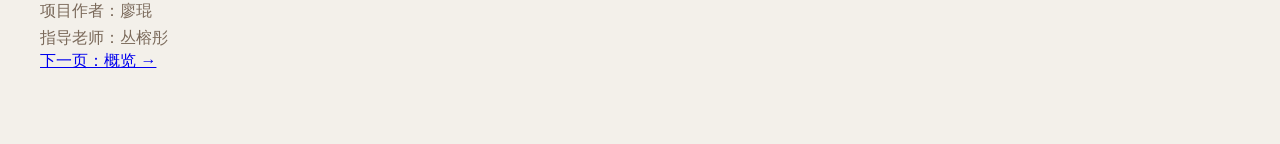
==== commit 11126006: "apply website text and layout updates" ====
--- a/index.html
+++ b/index.html
@@ -12,160 +12,188 @@
     <header class="site-header">
         <div class="title-wrap">
             <h1>ASYM \ <br>PHASE</h1>
-            <p class="project-meta">Graduation Visual Narrative Project</p>
+            <p class="project-meta" data-i18n data-i18n-cn="毕业设计 / 视觉叙事项目">Graduation Project / Visual Narrative Project</p>
         </div>
 
         <nav class="site-nav">
-            <a href="index.html" class="is-active">Home</a>
-            <a href="overview.html">Overview</a>
-            <a href="posters.html">Posters</a>
-            <a href="models.html">Models</a>
-            <a href="characters.html">Characters</a>
-            <a href="process.html">Process</a>
-            <a href="script.html">Script</a>
-            <a href="future.html">Future</a>
+            <a href="index.html" class="is-active" data-i18n data-i18n-cn="首页">Home</a>
+            <a href="overview.html" data-i18n data-i18n-cn="概览">Overview</a>
+            <a href="posters.html" data-i18n data-i18n-cn="海报">Posters</a>
+            <a href="models.html" data-i18n data-i18n-cn="模型">Models</a>
+            <a href="characters.html" data-i18n data-i18n-cn="角色">Characters</a>
+            <a href="process.html" data-i18n data-i18n-cn="过程">Process</a>
+            <a href="script.html" data-i18n data-i18n-cn="剧本">Script</a>
+            <a href="future.html" data-i18n data-i18n-cn="未完待续">To Be Continued</a>
         </nav>
+
+        <div class="lang-toggle" role="group" aria-label="Language">
+            <button type="button" data-lang-toggle="en" aria-pressed="false">EN</button>
+            <span>/</span>
+            <button type="button" data-lang-toggle="cn" aria-pressed="true">CN</button>
+        </div>
     </header>
 
     <main class="home-main">
         <section class="home-hero editorial-section">
             <div class="home-hero-copy">
-                <p class="section-kicker">Visual Narrative Project</p>
-                <h2 class="home-hero-title">A project built around farewell, transition, and the courage to continue
-                    forward alone.</h2>
+                <p class="section-kicker" data-i18n data-i18n-cn="视觉叙事项目">Visual Narrative Project</p>
+                <h2 class="home-hero-title" data-i18n data-i18n-cn="一个关于告别、转变与独自继续前行的视觉项目。">A visual project about farewell, transition, and the courage to keep moving forward alone.</h2>
                 <p class="home-hero-text">
-                    <em>Asym \ phase</em> is a visual narrative project developed through poster design,
-                    character design, Blender-based spatial reconstruction, and a script-centered emotional structure.
+                    <em>Asym \ phase</em>
+                    <span data-i18n
+                        data-i18n-cn="：遥远的回忆，与下一段人生。它是一个围绕告别、成长与自我和解展开的视觉叙事项目，目前主要通过海报设计、角色设计、Blender 空间重建与文字剧本来展开。">is a visual narrative project built through poster design, character design, Blender-based spatial reconstruction, and a script-centered narrative structure.</span>
                 </p>
-                <p class="home-hero-text">
-                    The current version presents the project as a connected visual system rather than a fully completed
-                    animated short, focusing on the part of the work that is already most mature.
+                <p class="home-hero-text"
+                    data-i18n
+                    data-i18n-cn="当前版本并不是一部已经完成的动画短片，而是一次阶段性的视觉开发呈现，保留下了作品目前最成熟、也最能成立的部分。">
+                    The current version is not a finished animated short, but a staged presentation of the project’s visual development, holding on to the parts that are already the most mature and convincing.
                 </p>
                 <div class="home-hero-actions">
-                    <a class="home-button primary" href="overview.html">Enter Project</a>
-                    <a class="home-button secondary" href="posters.html">View Posters</a>
+                    <a class="home-button primary" href="overview.html" data-i18n data-i18n-cn="进入项目">Enter Project</a>
+                    <a class="home-button secondary" href="posters.html" data-i18n data-i18n-cn="查看海报">View Posters</a>
                 </div>
             </div>
 
             <div class="home-hero-media">
-                <video autoplay muted loop playsinline controls poster="assets/hero/adult-poster-final.png">
-                    <source src="assets/motion/adult-turntable.mp4" type="video/mp4">
+                <video autoplay muted loop playsinline controls poster="assets/site-update/home/home_stylized_s05.jpg">
+                    <source src="assets/site-update/motion/home_motion_s05_test_11s.mp4" type="video/mp4">
                 </video>
             </div>
         </section>
 
         <section class="home-section editorial-section">
-            <p class="section-kicker">Title Structure</p>
-            <h2 class="section-title">Why “Asym \ phase” is more than a title.</h2>
-            <p class="section-text">
-                The title is the structural core of the project. It connects visual form, narrative logic,
-                and emotional meaning through one compact system.
+            <p class="section-kicker" data-i18n data-i18n-cn="标题结构">Title Structure</p>
+            <h2 class="section-title" data-i18n data-i18n-cn="为什么 Asym \ phase 不只是一个标题。">Why Asym \ phase is more than a title.</h2>
+            <p class="section-text"
+                data-i18n
+                data-i18n-cn="在这个项目里，标题并不只是命名或说明，而是整套视觉与叙事结构的起点。角色、符号、光线轨迹和情绪转变，都围绕它的含义展开。">
+                The title is the structural core of the project. It connects visual form, narrative logic, and emotional meaning through one compact system.
             </p>
 
             <div class="home-title-grid">
                 <article class="home-title-card">
-                    <span class="flow-step">Asym</span>
-                    <h3>Asymptote</h3>
+                    <span class="flow-step" data-i18n data-i18n-cn="Asym">Asym</span>
+                    <h3 data-i18n data-i18n-cn="渐近线">Asymptote</h3>
                     <p>
-                        “Asym” comes from <em>asymptote</em>, suggesting something that keeps approaching
-                        without ever fully staying in place. It reflects memory, farewell, and emotional distance.
+                        <span data-i18n data-i18n-cn="Asym 来自 ">Asym comes from </span>
+                        <em>asymptote</em>
+                        <span data-i18n
+                            data-i18n-cn="。它既呼应剧本中的英文叙事结构，也呼应煤油灯划过夜色的那道光。它指向一种不断靠近、却始终无法真正停留的状态，对应记忆、距离，以及那些只能被带着继续往前走的情感。">. It points to a state of constant approach without full arrival, echoing both the project’s English narrative structure and the lantern’s arc through the dark. It touches memory, distance, and the feelings that can only be carried forward.</span>
                     </p>
                 </article>
 
                 <article class="home-title-card">
                     <span class="flow-step">\</span>
-                    <h3>Trajectory / Transition</h3>
-                    <p>
-                        The backslash is not just a separator. It can be read as a path, a slanted trace,
-                        a dividing line, and the point where one phase gives way to another.
+                    <h3 data-i18n data-i18n-cn="轨迹 / 转变">Trajectory / Transition</h3>
+                    <p data-i18n
+                        data-i18n-cn="\ 并不是普通的分隔符。视觉上，它像一条斜向延伸的轨迹，既对应煤油灯划破夜色的光弧，也像渐近线一样，指向一种“不断接近却无法停留”的情绪状态。语义上，它位于 Asym 与 phase 之间，既结束前一段经验，也承接下一阶段的人生。在计算机语境里，它还带有转义、分隔与路径延续的意味，因此在这个项目中，它既是告别留下的痕迹，也是重新出发的起点。">
+                        \ is not a simple separator. Visually, it works as a slanted trajectory: the lantern’s arc through the dark, and a line of feeling that keeps approaching without fully settling. Semantically, it sits between Asym and phase, closing one layer of experience while opening the next. In a computing sense, it also suggests escape, separation, and path continuation. Here, it becomes both the trace of farewell and the point of departure.
                     </p>
                 </article>
 
                 <article class="home-title-card">
-                    <span class="flow-step">Phase</span>
-                    <h3>A stage of life</h3>
-                    <p>
-                        “Phase” keeps the project grounded in transition rather than closure.
-                        What matters is not a final ending, but how one stage is carried into the next.
+                    <span class="flow-step" data-i18n data-i18n-cn="Phase">Phase</span>
+                    <h3 data-i18n data-i18n-cn="人生阶段">A stage of life</h3>
+                    <p data-i18n
+                        data-i18n-cn="Phase 指向的是人生中的一个阶段，而不是被彻底封死的结局。它既对应童年时期那个需要 Nello 驱散阴霾的小小的“我”，也对应车厢中更靠后的成年阶段，让整个项目始终落在“转变”之中，而不是停在一个已经结束的答案里。重要的不是结束，而是一个阶段如何被带入下一个阶段。">
+                        Phase names a stage of life rather than a sealed ending. It covers both the childhood self who still needs Nello to drive away fear, and the later adult self in the train compartment. What matters here is not closure, but how one phase is carried into the next.
                     </p>
                 </article>
             </div>
         </section>
 
         <section class="home-section editorial-section">
-            <p class="section-kicker">Two Phases</p>
-            <h2 class="section-title">Two connected emotional stages within one visual narrative.</h2>
-
-            <div class="poster-grid upgraded">
-                <article class="poster-card">
-                    <a class="poster-card-link" href="posters.html">
-                        <div class="poster-image-wrap">
-                            <img src="assets/hero/childhood-poster-final.png" alt="Childhood Poster">
-                        </div>
-                        <div class="poster-info">
-                            <span class="label">Phase I · Premonition</span>
-                            <h3>Cold Unease</h3>
-                            <p>Companionship remains, but separation has already begun to tilt into the image.</p>
-                        </div>
-                    </a>
-                </article>
-
-                <article class="poster-card">
-                    <a class="poster-card-link" href="posters.html">
-                        <div class="poster-image-wrap">
-                            <img src="assets/hero/adult-poster-final.png" alt="Adult Poster">
-                        </div>
-                        <div class="poster-info">
-                            <span class="label">Phase II · Farewell</span>
-                            <h3>Warm Restraint</h3>
-                            <p>After farewell, looking back no longer prevents moving forward.</p>
-                        </div>
-                    </a>
-                </article>
-            </div>
-        </section>
-
-        <section class="home-section editorial-section">
-            <p class="section-kicker">Highlights</p>
-            <h2 class="section-title">Selected entry points into the project.</h2>
+            <p class="section-kicker" data-i18n data-i18n-cn="分镜预览">Storyboard Preview</p>
+            <h2 class="section-title" data-i18n data-i18n-cn="三张写实分镜，把这段故事先从草地带到列车车厢。">Three realistic frames carry the story from meadow to train carriage.</h2>
+            <p class="section-text"
+                data-i18n
+                data-i18n-cn="首页只保留这一层轻量预览，让叙事先以片段的方式出现，而不是一次性展开全部故事板。完整的分镜顺序与场景档案放在 Script 页面里。">
+                The homepage keeps only this light preview, so the story appears in fragments first rather than all at once. The full storyboard sequence and scene archive are kept on the Script page.
+            </p>
+
+            <div class="dev-frame-grid home-storyboard-preview">
+                <figure class="dev-frame-card">
+                    <img src="assets/site-update/home/home_storyboard_01.jpg" alt="Scene 01 realistic storyboard frame">
+                    <figcaption data-i18n data-i18n-cn="场景 01 / 草地、小屋与 Nello。">Scene 01 / Meadow, cottage, and Nello.</figcaption>
+                </figure>
+
+                <figure class="dev-frame-card">
+                    <img src="assets/site-update/home/home_storyboard_02.jpg" alt="Scene 02 realistic storyboard frame">
+                    <figcaption data-i18n data-i18n-cn="场景 02 / 森林穿行、煤油灯的轨迹，以及最初的萤火虫。">Scene 02 / Forest crossing, the lantern’s arc, and the first fireflies.</figcaption>
+                </figure>
+
+                <figure class="dev-frame-card">
+                    <img src="assets/site-update/home/home_storyboard_05.jpg" alt="Scene 05 realistic storyboard frame">
+                    <figcaption data-i18n data-i18n-cn="场景 05 / 车窗边的光，以及那封被重新写下的信。">Scene 05 / Window light, and the letter written again.</figcaption>
+                </figure>
+            </div>
+
+            <p class="home-section-cue">
+                <span data-i18n data-i18n-cn="完整分镜序列：">Full storyboard sequence: </span>
+                <a href="script.html" data-i18n data-i18n-cn="打开剧本">open Script</a>
+            </p>
+        </section>
+
+        <section class="home-section editorial-section">
+            <p class="section-kicker" data-i18n data-i18n-cn="风格化关键帧">Stylized Keyframes</p>
+            <h2 class="section-title" data-i18n data-i18n-cn="两张关键帧，用来测试分镜如何继续转向最终的画面语言。">Two keyframes test how the storyboard shifts toward the final image language.</h2>
+            <p class="section-text"
+                data-i18n
+                data-i18n-cn="场景 02 和场景 05 被保留下来，作为这一阶段最明确的风格锚点：一个位于夜间森林，一个位于列车车厢内部，分别承接童年与成年的两条情绪线索。">
+                Scene 02 and Scene 05 are kept here as the clearest style anchors at this stage: one in the night forest, one inside the train compartment, each holding one side of the project’s childhood and adult emotional lines.
+            </p>
+
+            <div class="dev-frame-grid">
+                <figure class="dev-frame-card">
+                    <img src="assets/site-update/home/home_stylized_s02.jpg" alt="Scene 02 stylized keyframe">
+                    <figcaption data-i18n data-i18n-cn="场景 02 / 风格化森林溪流关键帧。">Scene 02 / Stylized forest-stream keyframe.</figcaption>
+                </figure>
+
+                <figure class="dev-frame-card">
+                    <img src="assets/site-update/home/home_stylized_s05.jpg" alt="Scene 05 stylized keyframe">
+                    <figcaption data-i18n data-i18n-cn="场景 05 / 风格化列车车厢关键帧。">Scene 05 / Stylized train-compartment keyframe.</figcaption>
+                </figure>
+            </div>
+        </section>
+
+        <section class="home-section editorial-section">
+            <p class="section-kicker" data-i18n data-i18n-cn="项目入口">Entry Points</p>
+            <h2 class="section-title" data-i18n data-i18n-cn="从下面几个入口进入这套视觉系统。">Selected entry points into the project.</h2>
 
             <div class="home-highlight-grid">
                 <article class="home-highlight-card">
                     <span class="flow-step">01</span>
-                    <h3>Posters</h3>
-                    <p>The two main posters establish the project’s emotional contrast and symbolic core.</p>
-                    <a href="posters.html">Open Posters</a>
+                    <h3 data-i18n data-i18n-cn="海报">Posters</h3>
+                    <p data-i18n data-i18n-cn="两张主海报建立了作品最核心的情绪对照，也把标题、符号与叙事关系集中压进画面里。">The two main posters establish the project’s emotional contrast and symbolic core.</p>
+                    <a href="posters.html" data-i18n data-i18n-cn="打开海报">Open Posters</a>
                 </article>
 
                 <article class="home-highlight-card">
                     <span class="flow-step">02</span>
-                    <h3>Characters</h3>
-                    <p>Character sheets show how realistic references are translated into a unified stylized visual
-                        identity.</p>
-                    <a href="characters.html">Open Characters</a>
+                    <h3 data-i18n data-i18n-cn="角色">Characters</h3>
+                    <p data-i18n data-i18n-cn="角色设定展示了写实参考如何一步步被转译成统一的风格化视觉身份。">Character sheets show how realistic references are translated into a unified stylized visual identity.</p>
+                    <a href="characters.html" data-i18n data-i18n-cn="打开角色">Open Characters</a>
                 </article>
 
                 <article class="home-highlight-card">
                     <span class="flow-step">03</span>
-                    <h3>Process</h3>
-                    <p>Working-file screenshots, node setups, and motion previews make the production process visible.
-                    </p>
-                    <a href="process.html">Open Process</a>
+                    <h3 data-i18n data-i18n-cn="过程">Process</h3>
+                    <p data-i18n data-i18n-cn="工作文件、节点设置、风格测试与动态实验，把创作过程保留下来，也让它变得可见。">Working-file screenshots, node setups, style tests, and motion previews make the process visible.</p>
+                    <a href="process.html" data-i18n data-i18n-cn="打开过程">Open Process</a>
                 </article>
 
                 <article class="home-highlight-card">
                     <span class="flow-step">04</span>
-                    <h3>Script</h3>
-                    <p>The narrative page explains the emotional arc, scene logic, and symbolic motifs behind the work.
-                    </p>
-                    <a href="script.html">Open Script</a>
-                </article>
-            </div>
-        </section>
-
-        <section class="home-section editorial-section">
-            <p class="section-kicker">Motion Preview</p>
-            <h2 class="section-title">Turntable previews from the current Blender showcase scenes.</h2>
+                    <h3 data-i18n data-i18n-cn="剧本">Script</h3>
+                    <p data-i18n data-i18n-cn="剧本是项目更深的一层结构，剧本页会把这些图像重新接回叙事本身，解释它们背后的情绪线索、场景逻辑与象征关系。">The Script page reconnects the images to the project’s deeper narrative structure, emotional line, scene logic, and symbolic motifs.</p>
+                    <a href="script.html" data-i18n data-i18n-cn="打开剧本">Open Script</a>
+                </article>
+            </div>
+        </section>
+
+        <section class="home-section editorial-section">
+            <p class="section-kicker" data-i18n data-i18n-cn="动态预览">Motion Preview</p>
+            <h2 class="section-title" data-i18n data-i18n-cn="来自当前 Blender 展示场景的转台预览。">Turntable previews from the current Blender showcase scenes.</h2>
 
             <div class="motion-preview-grid home-motion-grid">
                 <article class="motion-card">
@@ -175,10 +203,9 @@
                         </video>
                     </div>
                     <div class="motion-card-text">
-                        <p class="poster-phase">Adult Stage</p>
-                        <h3>Spatial preview</h3>
-                        <p>A short turntable view derived from the adult poster reconstruction and model showcase scene.
-                        </p>
+                        <p class="poster-phase" data-i18n data-i18n-cn="成年阶段">Adult Stage</p>
+                        <h3 data-i18n data-i18n-cn="空间预览">Spatial preview</h3>
+                        <p data-i18n data-i18n-cn="一段短转台，来自成年阶段海报的空间重建与模型展示场景。">A short turntable taken from the adult poster reconstruction and model showcase scene.</p>
                     </div>
                 </article>
 
@@ -189,17 +216,29 @@
                         </video>
                     </div>
                     <div class="motion-card-text">
-                        <p class="poster-phase">Childhood Stage</p>
-                        <h3>Spatial preview</h3>
-                        <p>A short turntable view derived from the childhood poster reconstruction, extending the image
-                            into staged space.</p>
-                    </div>
-                </article>
-            </div>
-        </section>
+                        <p class="poster-phase" data-i18n data-i18n-cn="童年阶段">Childhood Stage</p>
+                        <h3 data-i18n data-i18n-cn="空间预览">Spatial preview</h3>
+                        <p data-i18n data-i18n-cn="一段短转台，来自童年海报的空间重建，把原本平面的图像继续展开成被搭建出来的场景。">A short turntable taken from the childhood poster reconstruction, extending the flat image into staged space.</p>
+                    </div>
+                </article>
+            </div>
+        </section>
+
+        <section class="home-section editorial-section">
+            <p class="section-kicker" data-i18n data-i18n-cn="项目信息">Credits</p>
+            <p class="section-text">
+                <span data-i18n data-i18n-cn="项目作者：">Project by: </span>廖琨<br />
+                <span data-i18n data-i18n-cn="指导老师：">Supervisor: </span>丛榕彤
+            </p>
+        </section>
+
+        <div class="page-tail-nav">
+            <a class="page-tail-link" href="overview.html" data-i18n data-i18n-cn="下一页：概览 →">Next: Overview →</a>
+        </div>
     </main>
 
+    <script src="js/i18n.js"></script>
     <script src="js/main.js"></script>
 </body>
 
-</html>+</html>
--- a/css/style.css
+++ b/css/style.css
@@ -391,6 +391,30 @@
 
 .site-nav a:hover {
   opacity: 1;
+}
+
+.lang-toggle {
+  margin-top: 14px;
+  display: inline-flex;
+  align-items: center;
+  gap: 8px;
+  font-size: 12px;
+  color: #7b6a5b;
+}
+
+.lang-toggle button {
+  padding: 0;
+  border: 0;
+  background: transparent;
+  color: inherit;
+  font: inherit;
+  cursor: pointer;
+  opacity: 0.55;
+}
+
+.lang-toggle button.is-active {
+  opacity: 1;
+  color: #4a3328;
 }
 /* =========================
    Process page
@@ -789,8 +813,7 @@
   display: block;
   width: 100%;
   height: auto;
-  aspect-ratio: 4 / 5;
-  object-fit: cover;
+  object-fit: contain;
   background: #ddd6cb;
 }
 
@@ -855,9 +878,43 @@
   color: #8a7868;
 }
 
+.home-storyboard-preview {
+  grid-template-columns: repeat(3, minmax(0, 1fr));
+  gap: 18px;
+  max-width: 1080px;
+}
+
+@media (min-width: 901px) {
+  .home-storyboard-preview .dev-frame-card:first-child {
+    margin-top: 14px;
+  }
+}
+
+.home-section-cue {
+  margin: 18px 0 0;
+  font-size: 0.95rem;
+  line-height: 1.7;
+  color: #7b6a5b;
+}
+
+.home-section-cue a {
+  color: inherit;
+  text-decoration: none;
+  border-bottom: 1px solid #bcae9f;
+}
+
+.home-section-cue a:hover {
+  border-color: #4a3328;
+}
+
 @media (max-width: 900px) {
   .dev-frame-grid {
     grid-template-columns: 1fr;
+  }
+
+  .home-storyboard-preview {
+    grid-template-columns: 1fr;
+    max-width: none;
   }
 }
 /* =========================
@@ -1902,4 +1959,4 @@
   .scene-index-card .text-link {
     padding-top: 12px;
   }
-}+}
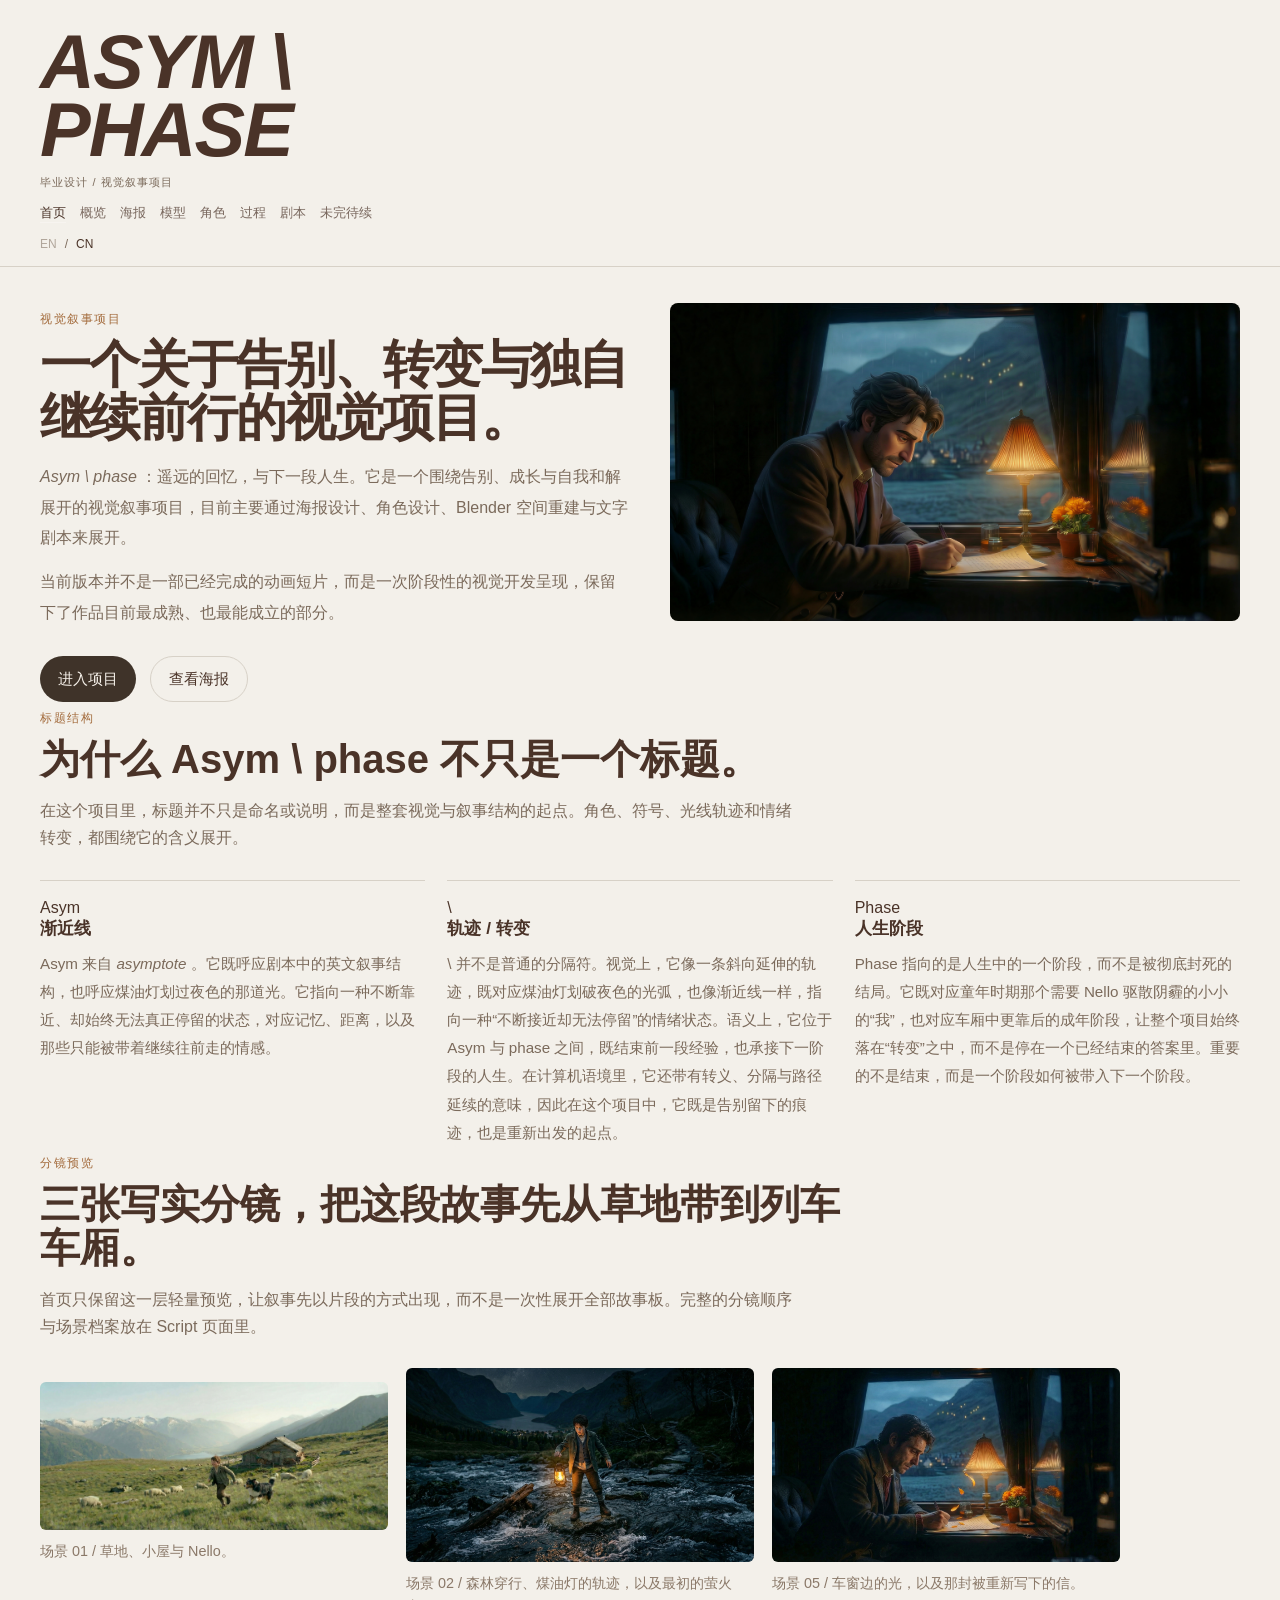
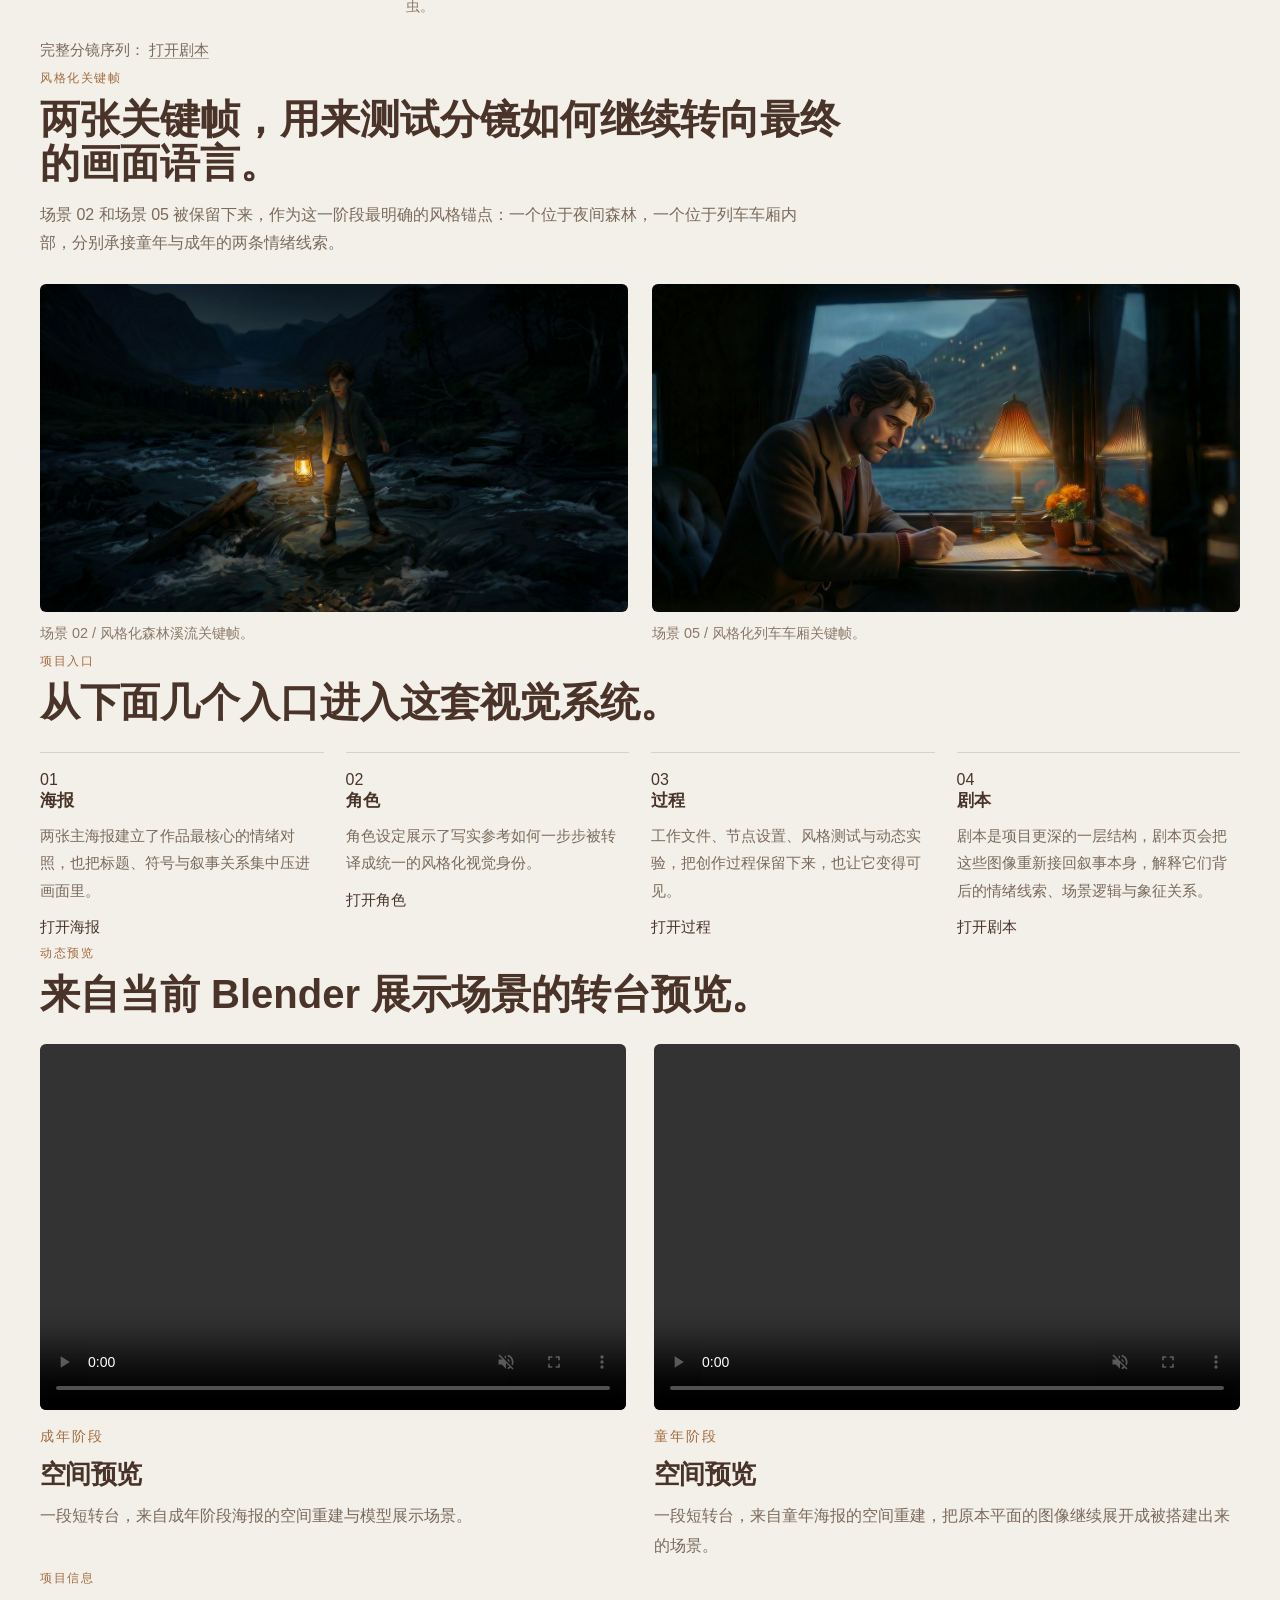
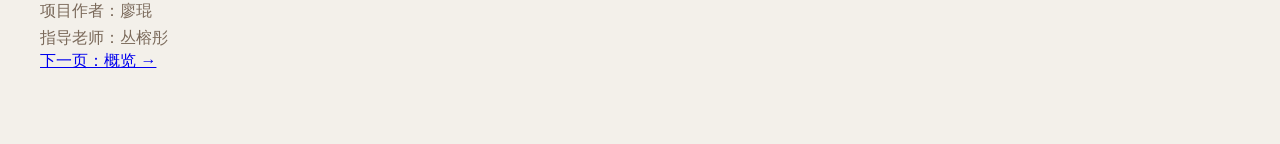
==== commit 1ac32341: "replace homepage video with h264 version" ====
--- a/index.html
+++ b/index.html
@@ -12,7 +12,8 @@
     <header class="site-header">
         <div class="title-wrap">
             <h1>ASYM \ <br>PHASE</h1>
-            <p class="project-meta" data-i18n data-i18n-cn="毕业设计 / 视觉叙事项目">Graduation Project / Visual Narrative Project</p>
+            <p class="project-meta" data-i18n data-i18n-cn="毕业设计 / 视觉叙事项目">Graduation Project / Visual Narrative Project
+            </p>
         </div>
 
         <nav class="site-nav">
@@ -37,16 +38,19 @@
         <section class="home-hero editorial-section">
             <div class="home-hero-copy">
                 <p class="section-kicker" data-i18n data-i18n-cn="视觉叙事项目">Visual Narrative Project</p>
-                <h2 class="home-hero-title" data-i18n data-i18n-cn="一个关于告别、转变与独自继续前行的视觉项目。">A visual project about farewell, transition, and the courage to keep moving forward alone.</h2>
+                <h2 class="home-hero-title" data-i18n data-i18n-cn="一个关于告别、转变与独自继续前行的视觉项目。">A visual project about
+                    farewell, transition, and the courage to keep moving forward alone.</h2>
                 <p class="home-hero-text">
                     <em>Asym \ phase</em>
                     <span data-i18n
-                        data-i18n-cn="：遥远的回忆，与下一段人生。它是一个围绕告别、成长与自我和解展开的视觉叙事项目，目前主要通过海报设计、角色设计、Blender 空间重建与文字剧本来展开。">is a visual narrative project built through poster design, character design, Blender-based spatial reconstruction, and a script-centered narrative structure.</span>
+                        data-i18n-cn="：遥远的回忆，与下一段人生。它是一个围绕告别、成长与自我和解展开的视觉叙事项目，目前主要通过海报设计、角色设计、Blender 空间重建与文字剧本来展开。">is
+                        a visual narrative project built through poster design, character design, Blender-based spatial
+                        reconstruction, and a script-centered narrative structure.</span>
                 </p>
-                <p class="home-hero-text"
-                    data-i18n
+                <p class="home-hero-text" data-i18n
                     data-i18n-cn="当前版本并不是一部已经完成的动画短片，而是一次阶段性的视觉开发呈现，保留下了作品目前最成熟、也最能成立的部分。">
-                    The current version is not a finished animated short, but a staged presentation of the project’s visual development, holding on to the parts that are already the most mature and convincing.
+                    The current version is not a finished animated short, but a staged presentation of the project’s
+                    visual development, holding on to the parts that are already the most mature and convincing.
                 </p>
                 <div class="home-hero-actions">
                     <a class="home-button primary" href="overview.html" data-i18n data-i18n-cn="进入项目">Enter Project</a>
@@ -55,7 +59,8 @@
             </div>
 
             <div class="home-hero-media">
-                <video autoplay muted loop playsinline controls poster="assets/site-update/home/home_stylized_s05.jpg">
+                <video autoplay muted loop playsinline preload="metadata"
+                    poster="assets/site-update/home/home_stylized_s05.jpg">
                     <source src="assets/site-update/motion/home_motion_s05_test_11s.mp4" type="video/mp4">
                 </video>
             </div>
@@ -63,11 +68,12 @@
 
         <section class="home-section editorial-section">
             <p class="section-kicker" data-i18n data-i18n-cn="标题结构">Title Structure</p>
-            <h2 class="section-title" data-i18n data-i18n-cn="为什么 Asym \ phase 不只是一个标题。">Why Asym \ phase is more than a title.</h2>
-            <p class="section-text"
-                data-i18n
+            <h2 class="section-title" data-i18n data-i18n-cn="为什么 Asym \ phase 不只是一个标题。">Why Asym \ phase is more than a
+                title.</h2>
+            <p class="section-text" data-i18n
                 data-i18n-cn="在这个项目里，标题并不只是命名或说明，而是整套视觉与叙事结构的起点。角色、符号、光线轨迹和情绪转变，都围绕它的含义展开。">
-                The title is the structural core of the project. It connects visual form, narrative logic, and emotional meaning through one compact system.
+                The title is the structural core of the project. It connects visual form, narrative logic, and emotional
+                meaning through one compact system.
             </p>
 
             <div class="home-title-grid">
@@ -78,7 +84,10 @@
                         <span data-i18n data-i18n-cn="Asym 来自 ">Asym comes from </span>
                         <em>asymptote</em>
                         <span data-i18n
-                            data-i18n-cn="。它既呼应剧本中的英文叙事结构，也呼应煤油灯划过夜色的那道光。它指向一种不断靠近、却始终无法真正停留的状态，对应记忆、距离，以及那些只能被带着继续往前走的情感。">. It points to a state of constant approach without full arrival, echoing both the project’s English narrative structure and the lantern’s arc through the dark. It touches memory, distance, and the feelings that can only be carried forward.</span>
+                            data-i18n-cn="。它既呼应剧本中的英文叙事结构，也呼应煤油灯划过夜色的那道光。它指向一种不断靠近、却始终无法真正停留的状态，对应记忆、距离，以及那些只能被带着继续往前走的情感。">.
+                            It points to a state of constant approach without full arrival, echoing both the project’s
+                            English narrative structure and the lantern’s arc through the dark. It touches memory,
+                            distance, and the feelings that can only be carried forward.</span>
                     </p>
                 </article>
 
@@ -87,7 +96,11 @@
                     <h3 data-i18n data-i18n-cn="轨迹 / 转变">Trajectory / Transition</h3>
                     <p data-i18n
                         data-i18n-cn="\ 并不是普通的分隔符。视觉上，它像一条斜向延伸的轨迹，既对应煤油灯划破夜色的光弧，也像渐近线一样，指向一种“不断接近却无法停留”的情绪状态。语义上，它位于 Asym 与 phase 之间，既结束前一段经验，也承接下一阶段的人生。在计算机语境里，它还带有转义、分隔与路径延续的意味，因此在这个项目中，它既是告别留下的痕迹，也是重新出发的起点。">
-                        \ is not a simple separator. Visually, it works as a slanted trajectory: the lantern’s arc through the dark, and a line of feeling that keeps approaching without fully settling. Semantically, it sits between Asym and phase, closing one layer of experience while opening the next. In a computing sense, it also suggests escape, separation, and path continuation. Here, it becomes both the trace of farewell and the point of departure.
+                        \ is not a simple separator. Visually, it works as a slanted trajectory: the lantern’s arc
+                        through the dark, and a line of feeling that keeps approaching without fully settling.
+                        Semantically, it sits between Asym and phase, closing one layer of experience while opening the
+                        next. In a computing sense, it also suggests escape, separation, and path continuation. Here, it
+                        becomes both the trace of farewell and the point of departure.
                     </p>
                 </article>
 
@@ -96,7 +109,9 @@
                     <h3 data-i18n data-i18n-cn="人生阶段">A stage of life</h3>
                     <p data-i18n
                         data-i18n-cn="Phase 指向的是人生中的一个阶段，而不是被彻底封死的结局。它既对应童年时期那个需要 Nello 驱散阴霾的小小的“我”，也对应车厢中更靠后的成年阶段，让整个项目始终落在“转变”之中，而不是停在一个已经结束的答案里。重要的不是结束，而是一个阶段如何被带入下一个阶段。">
-                        Phase names a stage of life rather than a sealed ending. It covers both the childhood self who still needs Nello to drive away fear, and the later adult self in the train compartment. What matters here is not closure, but how one phase is carried into the next.
+                        Phase names a stage of life rather than a sealed ending. It covers both the childhood self who
+                        still needs Nello to drive away fear, and the later adult self in the train compartment. What
+                        matters here is not closure, but how one phase is carried into the next.
                     </p>
                 </article>
             </div>
@@ -104,27 +119,31 @@
 
         <section class="home-section editorial-section">
             <p class="section-kicker" data-i18n data-i18n-cn="分镜预览">Storyboard Preview</p>
-            <h2 class="section-title" data-i18n data-i18n-cn="三张写实分镜，把这段故事先从草地带到列车车厢。">Three realistic frames carry the story from meadow to train carriage.</h2>
-            <p class="section-text"
-                data-i18n
+            <h2 class="section-title" data-i18n data-i18n-cn="三张写实分镜，把这段故事先从草地带到列车车厢。">Three realistic frames carry the
+                story from meadow to train carriage.</h2>
+            <p class="section-text" data-i18n
                 data-i18n-cn="首页只保留这一层轻量预览，让叙事先以片段的方式出现，而不是一次性展开全部故事板。完整的分镜顺序与场景档案放在 Script 页面里。">
-                The homepage keeps only this light preview, so the story appears in fragments first rather than all at once. The full storyboard sequence and scene archive are kept on the Script page.
+                The homepage keeps only this light preview, so the story appears in fragments first rather than all at
+                once. The full storyboard sequence and scene archive are kept on the Script page.
             </p>
 
             <div class="dev-frame-grid home-storyboard-preview">
                 <figure class="dev-frame-card">
                     <img src="assets/site-update/home/home_storyboard_01.jpg" alt="Scene 01 realistic storyboard frame">
-                    <figcaption data-i18n data-i18n-cn="场景 01 / 草地、小屋与 Nello。">Scene 01 / Meadow, cottage, and Nello.</figcaption>
+                    <figcaption data-i18n data-i18n-cn="场景 01 / 草地、小屋与 Nello。">Scene 01 / Meadow, cottage, and Nello.
+                    </figcaption>
                 </figure>
 
                 <figure class="dev-frame-card">
                     <img src="assets/site-update/home/home_storyboard_02.jpg" alt="Scene 02 realistic storyboard frame">
-                    <figcaption data-i18n data-i18n-cn="场景 02 / 森林穿行、煤油灯的轨迹，以及最初的萤火虫。">Scene 02 / Forest crossing, the lantern’s arc, and the first fireflies.</figcaption>
+                    <figcaption data-i18n data-i18n-cn="场景 02 / 森林穿行、煤油灯的轨迹，以及最初的萤火虫。">Scene 02 / Forest crossing, the
+                        lantern’s arc, and the first fireflies.</figcaption>
                 </figure>
 
                 <figure class="dev-frame-card">
                     <img src="assets/site-update/home/home_storyboard_05.jpg" alt="Scene 05 realistic storyboard frame">
-                    <figcaption data-i18n data-i18n-cn="场景 05 / 车窗边的光，以及那封被重新写下的信。">Scene 05 / Window light, and the letter written again.</figcaption>
+                    <figcaption data-i18n data-i18n-cn="场景 05 / 车窗边的光，以及那封被重新写下的信。">Scene 05 / Window light, and the
+                        letter written again.</figcaption>
                 </figure>
             </div>
 
@@ -136,56 +155,66 @@
 
         <section class="home-section editorial-section">
             <p class="section-kicker" data-i18n data-i18n-cn="风格化关键帧">Stylized Keyframes</p>
-            <h2 class="section-title" data-i18n data-i18n-cn="两张关键帧，用来测试分镜如何继续转向最终的画面语言。">Two keyframes test how the storyboard shifts toward the final image language.</h2>
-            <p class="section-text"
-                data-i18n
+            <h2 class="section-title" data-i18n data-i18n-cn="两张关键帧，用来测试分镜如何继续转向最终的画面语言。">Two keyframes test how the
+                storyboard shifts toward the final image language.</h2>
+            <p class="section-text" data-i18n
                 data-i18n-cn="场景 02 和场景 05 被保留下来，作为这一阶段最明确的风格锚点：一个位于夜间森林，一个位于列车车厢内部，分别承接童年与成年的两条情绪线索。">
-                Scene 02 and Scene 05 are kept here as the clearest style anchors at this stage: one in the night forest, one inside the train compartment, each holding one side of the project’s childhood and adult emotional lines.
+                Scene 02 and Scene 05 are kept here as the clearest style anchors at this stage: one in the night
+                forest, one inside the train compartment, each holding one side of the project’s childhood and adult
+                emotional lines.
             </p>
 
             <div class="dev-frame-grid">
                 <figure class="dev-frame-card">
                     <img src="assets/site-update/home/home_stylized_s02.jpg" alt="Scene 02 stylized keyframe">
-                    <figcaption data-i18n data-i18n-cn="场景 02 / 风格化森林溪流关键帧。">Scene 02 / Stylized forest-stream keyframe.</figcaption>
+                    <figcaption data-i18n data-i18n-cn="场景 02 / 风格化森林溪流关键帧。">Scene 02 / Stylized forest-stream keyframe.
+                    </figcaption>
                 </figure>
 
                 <figure class="dev-frame-card">
                     <img src="assets/site-update/home/home_stylized_s05.jpg" alt="Scene 05 stylized keyframe">
-                    <figcaption data-i18n data-i18n-cn="场景 05 / 风格化列车车厢关键帧。">Scene 05 / Stylized train-compartment keyframe.</figcaption>
+                    <figcaption data-i18n data-i18n-cn="场景 05 / 风格化列车车厢关键帧。">Scene 05 / Stylized train-compartment
+                        keyframe.</figcaption>
                 </figure>
             </div>
         </section>
 
         <section class="home-section editorial-section">
             <p class="section-kicker" data-i18n data-i18n-cn="项目入口">Entry Points</p>
-            <h2 class="section-title" data-i18n data-i18n-cn="从下面几个入口进入这套视觉系统。">Selected entry points into the project.</h2>
+            <h2 class="section-title" data-i18n data-i18n-cn="从下面几个入口进入这套视觉系统。">Selected entry points into the project.
+            </h2>
 
             <div class="home-highlight-grid">
                 <article class="home-highlight-card">
                     <span class="flow-step">01</span>
                     <h3 data-i18n data-i18n-cn="海报">Posters</h3>
-                    <p data-i18n data-i18n-cn="两张主海报建立了作品最核心的情绪对照，也把标题、符号与叙事关系集中压进画面里。">The two main posters establish the project’s emotional contrast and symbolic core.</p>
+                    <p data-i18n data-i18n-cn="两张主海报建立了作品最核心的情绪对照，也把标题、符号与叙事关系集中压进画面里。">The two main posters establish
+                        the project’s emotional contrast and symbolic core.</p>
                     <a href="posters.html" data-i18n data-i18n-cn="打开海报">Open Posters</a>
                 </article>
 
                 <article class="home-highlight-card">
                     <span class="flow-step">02</span>
                     <h3 data-i18n data-i18n-cn="角色">Characters</h3>
-                    <p data-i18n data-i18n-cn="角色设定展示了写实参考如何一步步被转译成统一的风格化视觉身份。">Character sheets show how realistic references are translated into a unified stylized visual identity.</p>
+                    <p data-i18n data-i18n-cn="角色设定展示了写实参考如何一步步被转译成统一的风格化视觉身份。">Character sheets show how realistic
+                        references are translated into a unified stylized visual identity.</p>
                     <a href="characters.html" data-i18n data-i18n-cn="打开角色">Open Characters</a>
                 </article>
 
                 <article class="home-highlight-card">
                     <span class="flow-step">03</span>
                     <h3 data-i18n data-i18n-cn="过程">Process</h3>
-                    <p data-i18n data-i18n-cn="工作文件、节点设置、风格测试与动态实验，把创作过程保留下来，也让它变得可见。">Working-file screenshots, node setups, style tests, and motion previews make the process visible.</p>
+                    <p data-i18n data-i18n-cn="工作文件、节点设置、风格测试与动态实验，把创作过程保留下来，也让它变得可见。">Working-file screenshots, node
+                        setups, style tests, and motion previews make the process visible.</p>
                     <a href="process.html" data-i18n data-i18n-cn="打开过程">Open Process</a>
                 </article>
 
                 <article class="home-highlight-card">
                     <span class="flow-step">04</span>
                     <h3 data-i18n data-i18n-cn="剧本">Script</h3>
-                    <p data-i18n data-i18n-cn="剧本是项目更深的一层结构，剧本页会把这些图像重新接回叙事本身，解释它们背后的情绪线索、场景逻辑与象征关系。">The Script page reconnects the images to the project’s deeper narrative structure, emotional line, scene logic, and symbolic motifs.</p>
+                    <p data-i18n data-i18n-cn="剧本是项目更深的一层结构，剧本页会把这些图像重新接回叙事本身，解释它们背后的情绪线索、场景逻辑与象征关系。">The Script page
+                        reconnects the images to the project’s deeper narrative structure, emotional line, scene logic,
+                        and symbolic motifs.</p>
                     <a href="script.html" data-i18n data-i18n-cn="打开剧本">Open Script</a>
                 </article>
             </div>
@@ -193,7 +222,8 @@
 
         <section class="home-section editorial-section">
             <p class="section-kicker" data-i18n data-i18n-cn="动态预览">Motion Preview</p>
-            <h2 class="section-title" data-i18n data-i18n-cn="来自当前 Blender 展示场景的转台预览。">Turntable previews from the current Blender showcase scenes.</h2>
+            <h2 class="section-title" data-i18n data-i18n-cn="来自当前 Blender 展示场景的转台预览。">Turntable previews from the
+                current Blender showcase scenes.</h2>
 
             <div class="motion-preview-grid home-motion-grid">
                 <article class="motion-card">
@@ -205,7 +235,8 @@
                     <div class="motion-card-text">
                         <p class="poster-phase" data-i18n data-i18n-cn="成年阶段">Adult Stage</p>
                         <h3 data-i18n data-i18n-cn="空间预览">Spatial preview</h3>
-                        <p data-i18n data-i18n-cn="一段短转台，来自成年阶段海报的空间重建与模型展示场景。">A short turntable taken from the adult poster reconstruction and model showcase scene.</p>
+                        <p data-i18n data-i18n-cn="一段短转台，来自成年阶段海报的空间重建与模型展示场景。">A short turntable taken from the adult
+                            poster reconstruction and model showcase scene.</p>
                     </div>
                 </article>
 
@@ -218,7 +249,8 @@
                     <div class="motion-card-text">
                         <p class="poster-phase" data-i18n data-i18n-cn="童年阶段">Childhood Stage</p>
                         <h3 data-i18n data-i18n-cn="空间预览">Spatial preview</h3>
-                        <p data-i18n data-i18n-cn="一段短转台，来自童年海报的空间重建，把原本平面的图像继续展开成被搭建出来的场景。">A short turntable taken from the childhood poster reconstruction, extending the flat image into staged space.</p>
+                        <p data-i18n data-i18n-cn="一段短转台，来自童年海报的空间重建，把原本平面的图像继续展开成被搭建出来的场景。">A short turntable taken
+                            from the childhood poster reconstruction, extending the flat image into staged space.</p>
                     </div>
                 </article>
             </div>
@@ -241,4 +273,4 @@
     <script src="js/main.js"></script>
 </body>
 
-</html>
+</html>
